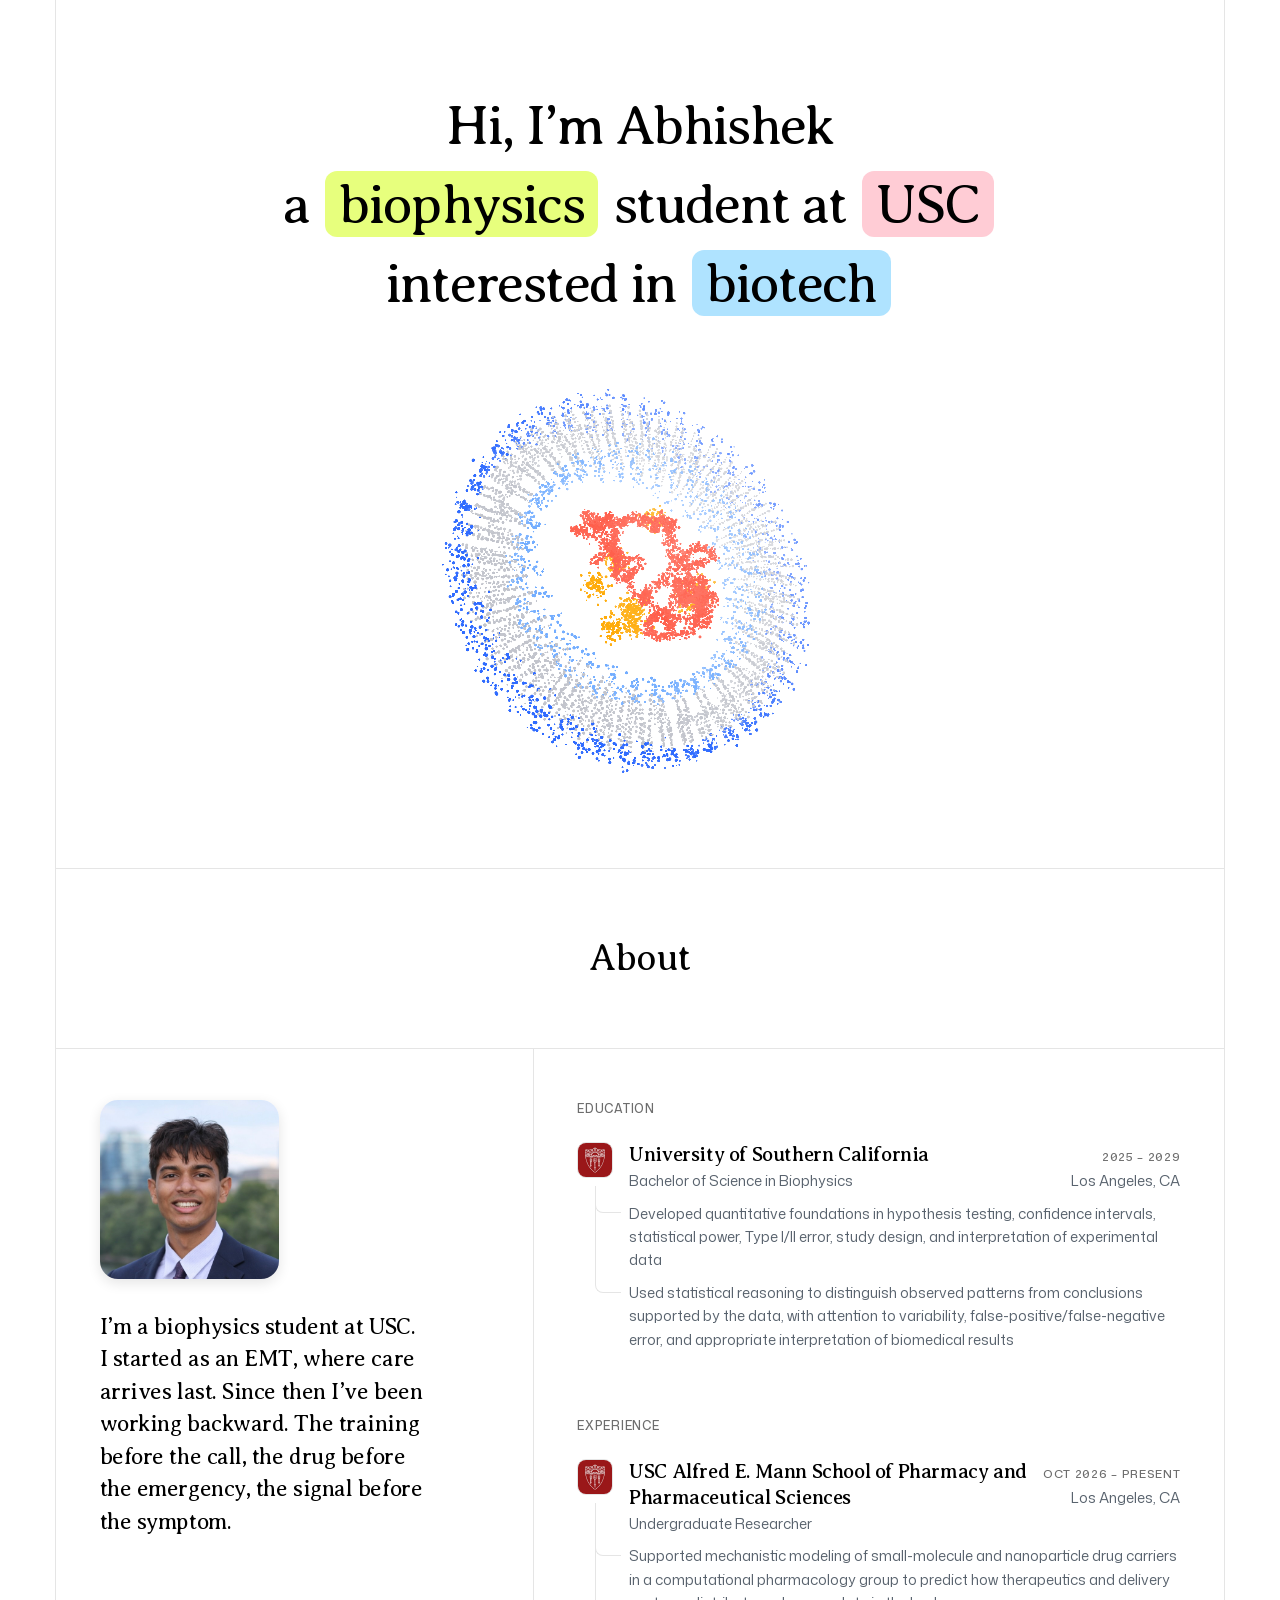
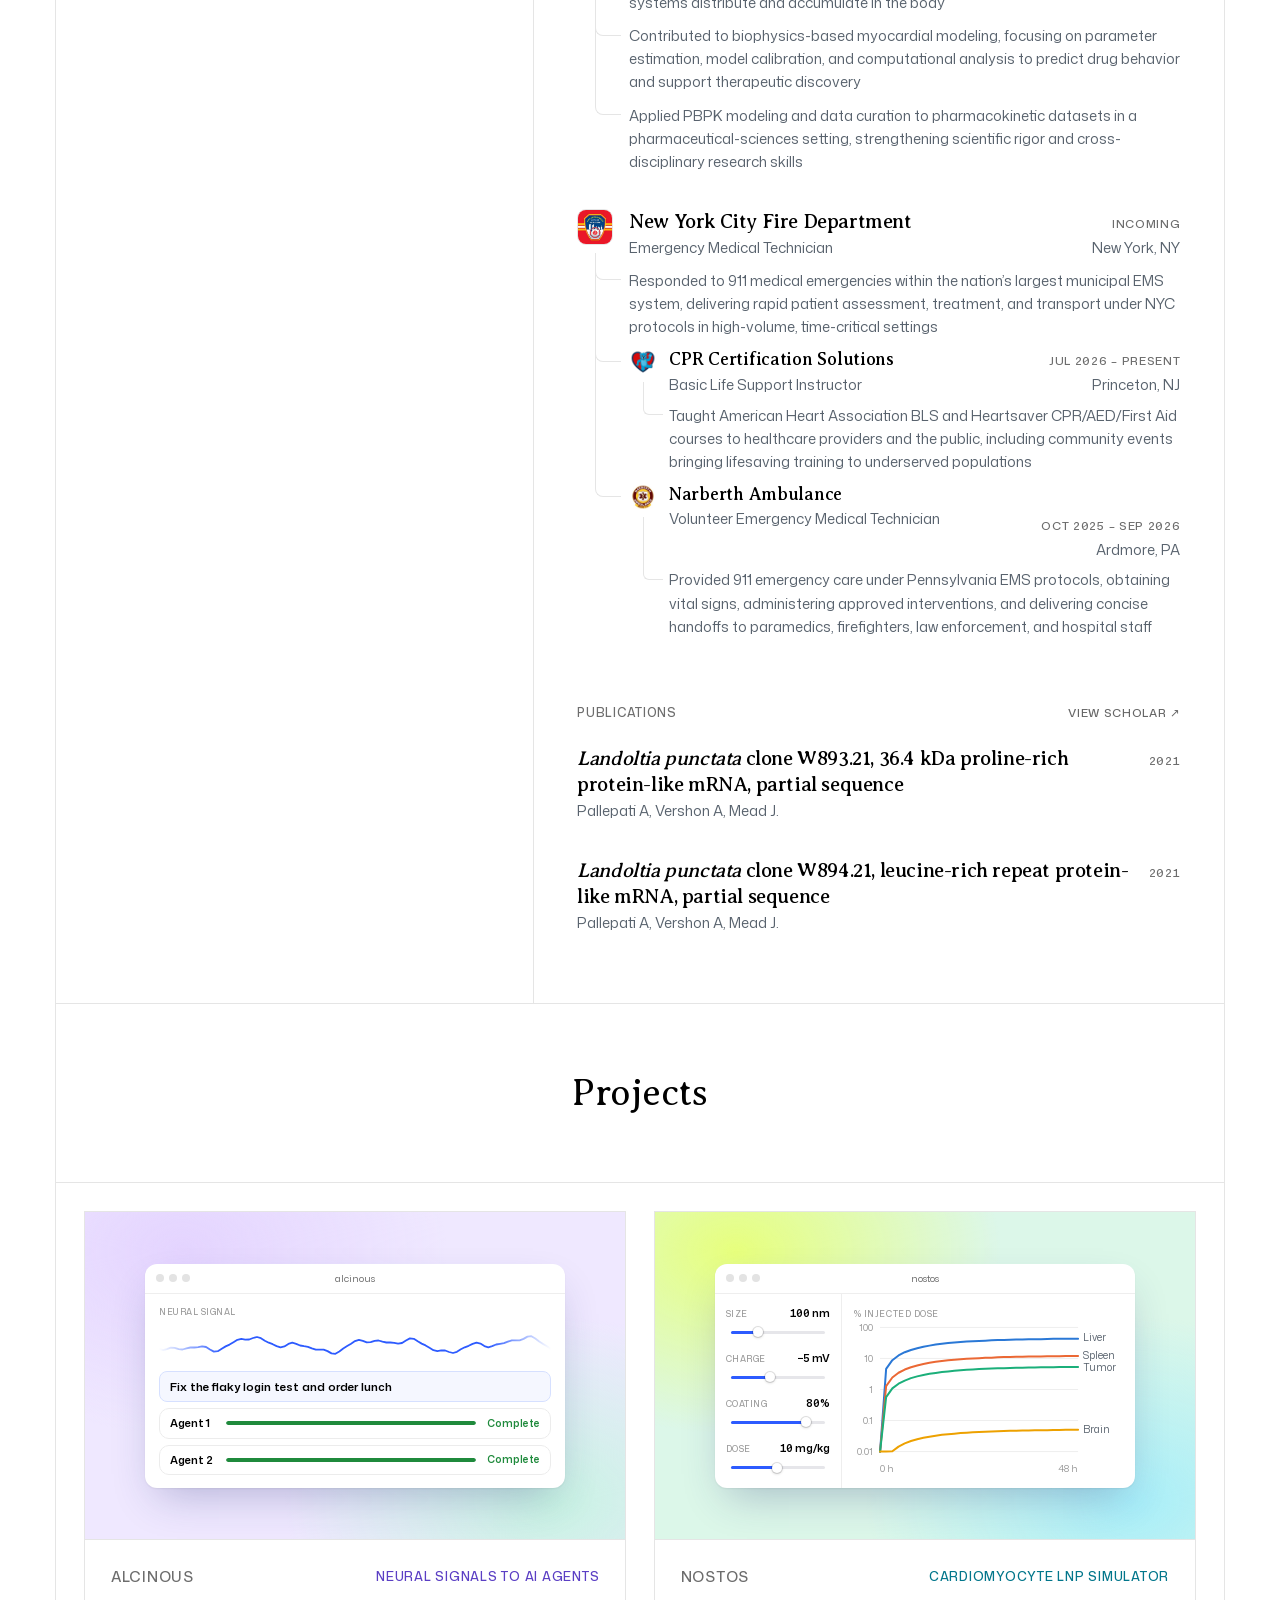
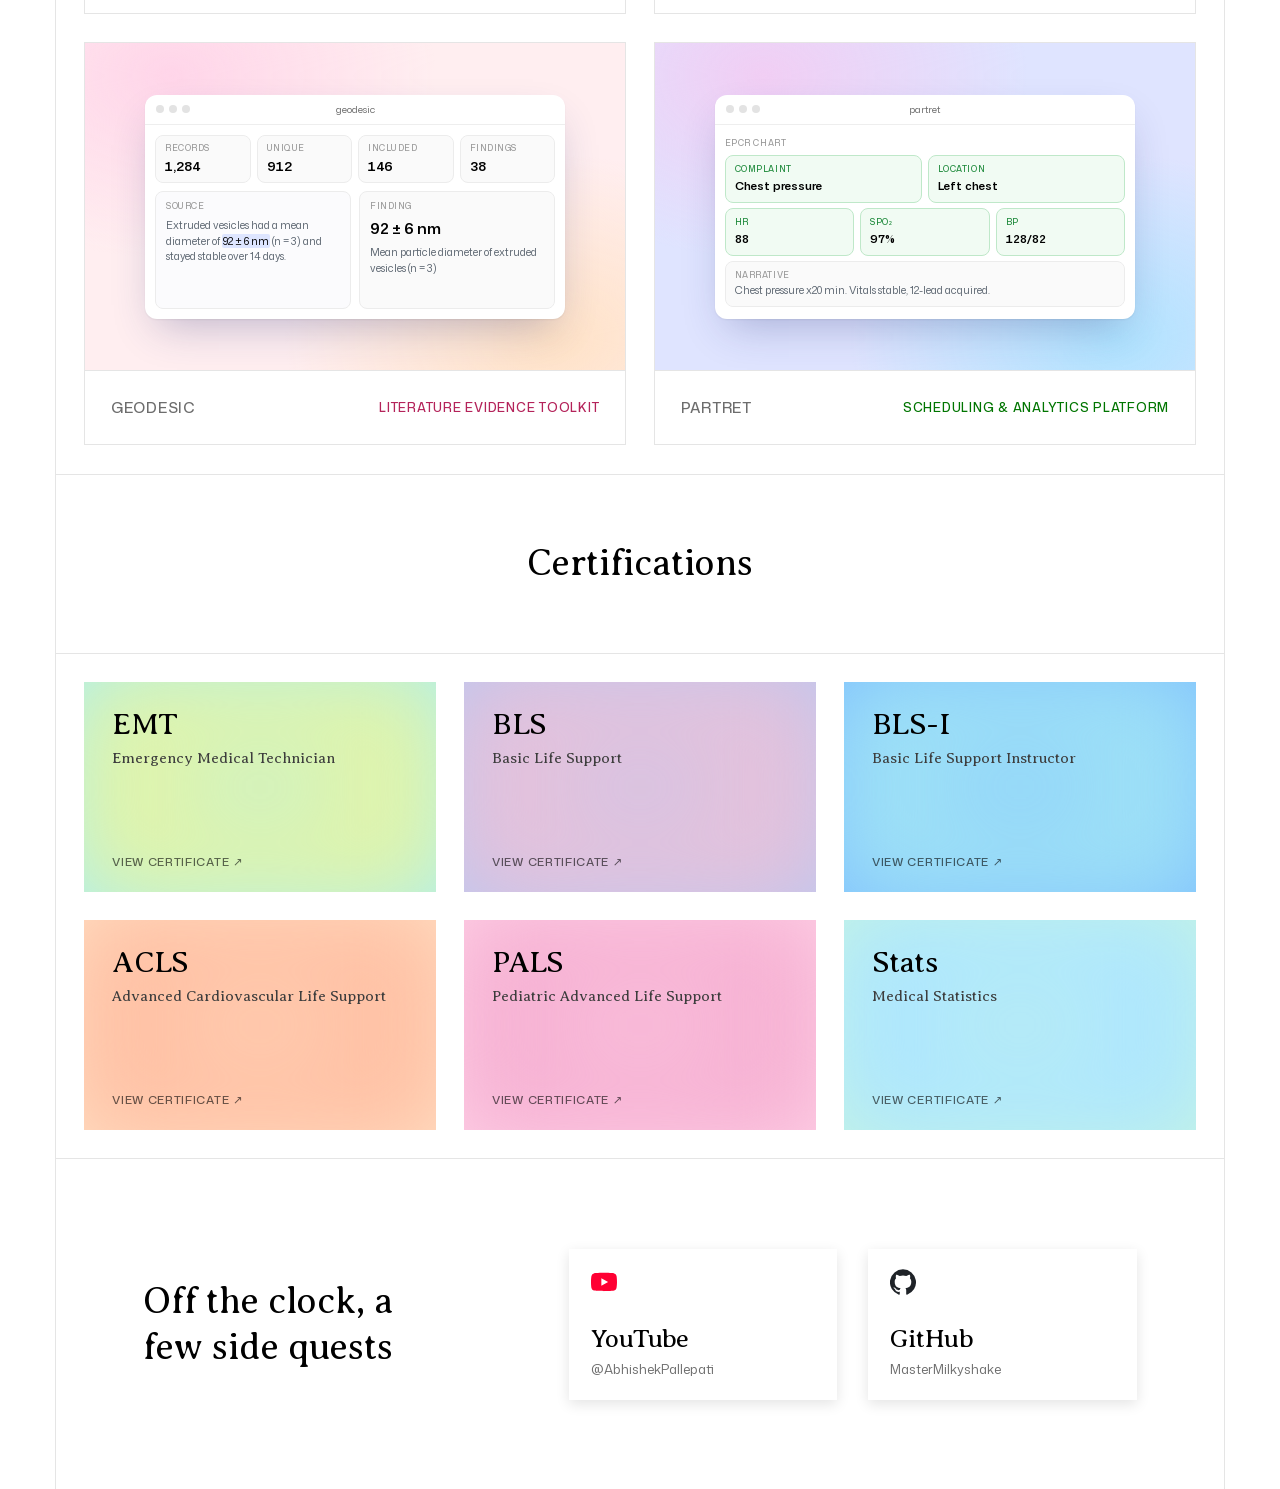
==== index.html @ 0ea9bf88 "fixes" ====
<!doctype html>
<html lang="en">

<head>
    <meta charset="UTF-8" />
    <meta name="viewport" content="width=device-width, initial-scale=1.0, viewport-fit=cover" />
    <title>Abhishek Pallepati</title>
    <meta name="description"
        content="I’m a biophysics student at USC. I started as an EMT, where care arrives last. Since then I’ve been working backward." />
    <meta name="theme-color" content="#ffffff" />
    <meta property="og:title" content="Abhishek Pallepati" />
    <meta property="og:description"
        content="I’m a biophysics student at USC. I started as an EMT, where care arrives last. Since then I’ve been working backward." />
    <meta property="og:image" content="https://apallepati.com/static/profile.jpeg" />
    <meta property="og:url" content="https://apallepati.com/" />
    <meta property="og:site_name" content="Abhishek Pallepati" />
    <meta property="og:type" content="website" />
    <meta name="twitter:card" content="summary_large_image" />
    <meta name="twitter:title" content="Abhishek Pallepati" />
    <meta name="twitter:description"
        content="I’m a biophysics student at USC. I started as an EMT, where care arrives last. Since then I’ve been working backward." />
    <meta name="twitter:image" content="https://apallepati.com/static/profile.jpeg" />
    <link rel="canonical" href="https://apallepati.com/" />
    <link rel="icon" type="image/svg+xml" sizes="any" href="/static/icon.svg" />
    <link rel="icon" type="image/png" sizes="96x96" href="/static/icon.png" />
    <link rel="preload" href="/static/fonts/averia-serif-libre-300.woff2" as="font" type="font/woff2" crossorigin />
    <link rel="stylesheet" href="/static/site.css?v=2026-11-10" />
    <link rel="modulepreload" href="/static/js/dots.js" />
    <link rel="modulepreload" href="/static/js/shapes.js" />
    <script type="module" src="/static/js/main.js"></script>

    <script type="application/ld+json">
    {
        "@context": "https://schema.org",
        "@type": "Person",
        "name": "Abhishek Pallepati",
        "url": "https://apallepati.com/",
        "image": "https://apallepati.com/static/profile.jpeg",
        "email": "mailto:pallepat@usc.edu",
        "description": "I’m a biophysics student at USC. I started as an EMT, where care arrives last. Since then I’ve been working backward.",
        "alumniOf": {
            "@type": "CollegeOrUniversity",
            "name": "University of Southern California",
            "url": "https://www.usc.edu"
        },
        "knowsAbout": ["Biophysics", "Emergency Medical Services", "Genomics", "Python"],
        "sameAs": [
            "https://github.com/MasterMilkyshake",
            "https://www.linkedin.com/in/abhishekpallepati/",
            "https://www.youtube.com/@AbhishekPallepati"
        ]
    }
    </script>
</head>

<body>
    <main>
        <section class="band band--rule hero">
            <div class="col hero-inner">
                <h1 class="headline">
                    <span class="line">Hi, I&rsquo;m Abhishek</span>
                    <span class="line">a <mark class="chip chip--lime">biophysics</mark> student at <mark class="chip chip--rose">USC</mark></span>
                    <span class="line">interested in <mark class="chip chip--sky">biotech</mark></span>
                </h1>

                <div class="stage">
                    <canvas class="stage-canvas" data-hero-dots aria-hidden="true"></canvas>
                </div>
            </div>
        </section>

        <section class="band band--rule" id="about">
            <div class="col heading">
                <h2>About</h2>
            </div>
        </section>

        <section class="band band--rule">
            <div class="col">
                <div class="grid--about">
                    <div class="about-intro">
                        <a class="about-photo-link" href="https://www.linkedin.com/in/abhishekpallepati/" target="_blank"
                            rel="noopener noreferrer" aria-label="Abhishek Pallepati on LinkedIn">
                            <img class="about-photo" src="/static/profile.jpeg" alt="Portrait of Abhishek Pallepati"
                                width="582" height="582" loading="lazy" decoding="async" />
                        </a>
                        <p class="about-bio"><span class="about-lede">I&rsquo;m a biophysics student at USC.</span> I started as an EMT, where care arrives last. Since then I&rsquo;ve been working backward. The training before the call, the drug before the emergency, the signal before the symptom.</p>
                    </div>

                    <div class="about-detail">
                        <div class="block">
                            <h3 class="label">Education</h3>
                            <ol>
                                <li class="entry">
                                    <a class="entry-logo-link" href="https://www.usc.edu" target="_blank" rel="noopener noreferrer" tabindex="-1" aria-hidden="true"><img class="entry-logo" src="/static/logos/usc.png" alt="" width="36" height="36" loading="lazy" decoding="async" /></a>
                                    <div>
                                        <div class="entry-top">
                                            <div>
                                                <h4><a href="https://www.usc.edu" target="_blank" rel="noopener noreferrer">University of Southern California</a></h4>
                                                <p class="entry-sub">Bachelor of Science in Biophysics</p>
                                            </div>
                                            <p class="entry-meta"><span class="entry-date">2025 – 2029</span><span class="entry-loc">Los Angeles, CA</span></p>
                                        </div>
                                        <ul class="entry-notes">
                                            <li>Developed quantitative foundations in hypothesis testing, confidence intervals, statistical power, Type I/II error, study design, and interpretation of experimental data</li>
                                            <li>Used statistical reasoning to distinguish observed patterns from conclusions supported by the data, with attention to variability, false-positive/false-negative error, and appropriate interpretation of biomedical results</li>
                                        </ul>
                                    </div>
                                </li>
                            </ol>
                        </div>

                        <div class="block">
                            <h3 class="label">Experience</h3>
                            <ol>
                                <li class="entry">
                                    <a class="entry-logo-link" href="https://mann.usc.edu/" target="_blank" rel="noopener noreferrer" tabindex="-1" aria-hidden="true"><img class="entry-logo" src="/static/logos/usc.png" alt="" width="36" height="36" loading="lazy" decoding="async" /></a>
                                    <div>
                                        <div class="entry-top">
                                            <div>
                                                <h4><a href="https://mann.usc.edu/" target="_blank" rel="noopener noreferrer">USC Alfred E. Mann School of Pharmacy and Pharmaceutical Sciences</a></h4>
                                                <p class="entry-sub">Undergraduate Researcher</p>
                                            </div>
                                            <p class="entry-meta"><span class="entry-date">Oct 2026 – Present</span><span class="entry-loc">Los Angeles, CA</span></p>
                                        </div>
                                        <ul class="entry-notes">
                                            <li>Supported mechanistic modeling of small-molecule and nanoparticle drug carriers in a computational pharmacology group to predict how therapeutics and delivery systems distribute and accumulate in the body</li>
                                            <li>Contributed to biophysics-based myocardial modeling, focusing on parameter estimation, model calibration, and computational analysis to predict drug behavior and support therapeutic discovery</li>
                                            <li>Applied PBPK modeling and data curation to pharmacokinetic datasets in a pharmaceutical-sciences setting, strengthening scientific rigor and cross-disciplinary research skills</li>
                                        </ul>
                                    </div>
                                </li>
                                <li class="entry">
                                    <a class="entry-logo-link" href="https://www.nyc.gov/site/fdny/index.page" target="_blank" rel="noopener noreferrer" tabindex="-1" aria-hidden="true"><img class="entry-logo" src="/static/logos/fdny.png" alt="" width="36" height="36" loading="lazy" decoding="async" /></a>
                                    <div>
                                        <div class="entry-top">
                                            <div>
                                                <h4><a href="https://www.nyc.gov/site/fdny/index.page" target="_blank" rel="noopener noreferrer">New York City Fire Department</a></h4>
                                                <p class="entry-sub">Emergency Medical Technician</p>
                                            </div>
                                            <p class="entry-meta"><span class="entry-date">Incoming</span><span class="entry-loc">New York, NY</span></p>
                                        </div>
                                        <ul class="entry-notes">
                                            <li>Responded to 911 medical emergencies within the nation&rsquo;s largest municipal EMS system, delivering rapid patient assessment, treatment, and transport under NYC protocols in high-volume, time-critical settings</li>
                                            <li class="note-org">
                                                <span class="note-org-rail" aria-hidden="true"><a href="https://www.everyoneshould.com/" target="_blank" rel="noopener noreferrer" tabindex="-1"><img class="note-org-logo" src="/static/logos/cpr.png" alt="" width="28" height="28" loading="lazy" decoding="async" /></a></span>
                                                <div class="entry-top">
                                                    <div>
                                                        <h5><a href="https://www.everyoneshould.com/" target="_blank" rel="noopener noreferrer">CPR Certification Solutions</a></h5>
                                                        <p class="entry-sub">Basic Life Support Instructor</p>
                                                    </div>
                                                    <p class="entry-meta"><span class="entry-date">Jul 2026 – Present</span><span class="entry-loc">Princeton, NJ</span></p>
                                                </div>
                                                <ul class="entry-subnotes">
                                                    <li>Taught American Heart Association BLS and Heartsaver CPR/AED/First Aid courses to healthcare providers and the public, including community events bringing lifesaving training to underserved populations</li>
                                                </ul>
                                            </li>
                                            <li class="note-org">
                                                <span class="note-org-rail" aria-hidden="true"><a href="https://narberthambulance.org/" target="_blank" rel="noopener noreferrer" tabindex="-1"><img class="note-org-logo" src="/static/logos/narberth.png" alt="" width="28" height="28" loading="lazy" decoding="async" /></a></span>
                                                <div class="entry-top">
                                                    <div>
                                                        <h5><a href="https://narberthambulance.org/" target="_blank" rel="noopener noreferrer">Narberth Ambulance</a></h5>
                                                        <p class="entry-sub">Volunteer <span class="role-full">Emergency Medical Technician</span><span class="role-short">EMT</span></p>
                                                    </div>
                                                    <p class="entry-meta"><span class="entry-date">Oct 2025 – Sep 2026</span><span class="entry-loc">Ardmore, PA</span></p>
                                                </div>
                                                <ul class="entry-subnotes">
                                                    <li>Provided 911 emergency care under Pennsylvania EMS protocols, obtaining vital signs, administering approved interventions, and delivering concise handoffs to paramedics, firefighters, law enforcement, and hospital staff</li>
                                                </ul>
                                            </li>
                                        </ul>
                                    </div>
                                </li>
                            </ol>
                        </div>

                        <div class="block">
                            <div class="block-head">
                                <h3 class="label">Publications</h3>
                                <a class="scholar-link" href="https://scholar.google.com/scholar?q=%22Abhishek+Pallepati%22" target="_blank" rel="noopener noreferrer">View Scholar <span aria-hidden="true">↗</span></a>
                            </div>
                            <ol>
                                <li class="entry entry--plain">
                                    <div class="entry-top">
                                        <div>
                                            <h4><a href="https://www.ncbi.nlm.nih.gov/nuccore/JZ985529.1" target="_blank" rel="noopener noreferrer"><i>Landoltia punctata</i> clone W893.21, 36.4 kDa proline-rich protein-like mRNA, partial sequence</a></h4>
                                            <p class="entry-sub">Pallepati A, Vershon A, Mead J.</p>
                                        </div>
                                        <p class="entry-meta"><span class="entry-date">2021</span></p>
                                    </div>
                                </li>
                                <li class="entry entry--plain">
                                    <div class="entry-top">
                                        <div>
                                            <h4><a href="https://www.ncbi.nlm.nih.gov/nuccore/JZ985530.1" target="_blank" rel="noopener noreferrer"><i>Landoltia punctata</i> clone W894.21, leucine-rich repeat protein-like mRNA, partial sequence</a></h4>
                                            <p class="entry-sub">Pallepati A, Vershon A, Mead J.</p>
                                        </div>
                                        <p class="entry-meta"><span class="entry-date">2021</span></p>
                                    </div>
                                </li>
                            </ol>
                        </div>
                    </div>
                </div>
            </div>
        </section>

        <section class="band band--rule" id="projects">
            <div class="col heading">
                <h2>Projects</h2>
            </div>
        </section>

        <section class="band band--rule">
            <div class="col">
                <div class="grid--work">
                    <a class="card" href="https://github.com/MasterMilkyshake/alcinous" target="_blank" rel="noopener noreferrer">
                        <div class="media media--alcinous">
                            <div class="window neuro" data-neuro-demo aria-hidden="true">
                                <div class="window-bar">
                                    <span class="window-dots"><i></i><i></i><i></i></span>
                                    <span class="window-url">alcinous</span>
                                </div>
                                <div class="neuro-body">
                                    <span class="epcr-k">Neural signal</span>
                                    <svg class="neuro-wave" viewBox="0 0 200 40" preserveAspectRatio="none">
                                        <g class="neuro-scroll"><path data-neuro-wave /></g>
                                    </svg>
                                    <p class="neuro-intent"><span data-neuro-text data-text="Fix the flaky login test and order lunch">Fix the flaky login test and order lunch</span><span class="caret"></span></p>
                                    <div class="neuro-agents">
                                        <div class="neuro-agent" data-neuro-agent data-state="done">
                                            <span class="neuro-name">Agent 1</span>
                                            <span class="neuro-bar"><i></i></span>
                                            <span class="neuro-status" data-neuro-status>Complete</span>
                                        </div>
                                        <div class="neuro-agent" data-neuro-agent data-state="done" style="--dur: 3s">
                                            <span class="neuro-name">Agent 2</span>
                                            <span class="neuro-bar"><i></i></span>
                                            <span class="neuro-status" data-neuro-status>Complete</span>
                                        </div>
                                    </div>
                                </div>
                            </div>
                        </div>
                        <div class="caption">
                            <h3>Alcinous</h3>
                            <p><span class="tag tag--violet">Neural Signals to AI Agents</span></p>
                        </div>
                    </a>
                    <a class="card" href="https://github.com/MasterMilkyshake/nostos" target="_blank" rel="noopener noreferrer">
                        <div class="media media--nostos">
                            <div class="window pk" data-pk-demo aria-hidden="true">
                                <div class="window-bar">
                                    <span class="window-dots"><i></i><i></i><i></i></span>
                                    <span class="window-url">nostos</span>
                                </div>
                                <div class="pk-body">
                                    <div class="pk-controls">
                                        <div class="pk-ctl">
                                            <span class="epcr-k">Size</span>
                                            <span class="pk-val" data-pk-size-v>100 nm</span>
                                            <span class="pk-track"><i data-pk-size></i></span>
                                        </div>
                                        <div class="pk-ctl">
                                            <span class="epcr-k">Charge</span>
                                            <span class="pk-val" data-pk-charge-v>&minus;5 mV</span>
                                            <span class="pk-track"><i data-pk-charge></i></span>
                                        </div>
                                        <div class="pk-ctl">
                                            <span class="epcr-k">Coating</span>
                                            <span class="pk-val" data-pk-peg-v>80%</span>
                                            <span class="pk-track"><i data-pk-peg></i></span>
                                        </div>
                                        <div class="pk-ctl">
                                            <span class="epcr-k">Dose</span>
                                            <span class="pk-val" data-pk-dose-v>10 mg/kg</span>
                                            <span class="pk-track"><i data-pk-dose></i></span>
                                        </div>
                                    </div>
                                    <div class="pk-chart">
                                        <span class="epcr-k">% injected dose</span>
                                        <svg class="pk-plot" viewBox="0 0 200 112">
                                            <g class="pk-grid">
                                                <line x1="19.25" x2="166" y1="4" y2="4" /><line x1="19.25" x2="166" y1="27" y2="27" /><line x1="19.25" x2="166" y1="50" y2="50" /><line x1="19.25" x2="166" y1="73" y2="73" /><line x1="19.25" x2="166" y1="96" y2="96" />
                                            </g>
                                            <g class="pk-axis">
                                                <text x="14" y="6.5">100</text><text x="14" y="29.5">10</text><text x="14" y="52.5">1</text><text x="14" y="75.5">0.1</text><text x="14" y="98.5">0.01</text>
                                                <text x="19.25" y="111" class="pk-t0">0 h</text><text x="166" y="111">48 h</text>
                                            </g>
                                            <path class="pk-line" data-organ="liver" />
                                            <path class="pk-line" data-organ="spleen" />
                                            <path class="pk-line" data-organ="tumor" />
                                            <path class="pk-line" data-organ="brain" />
                                            <g class="pk-labels">
                                                <text data-label="liver">Liver</text><text data-label="spleen">Spleen</text><text data-label="tumor">Tumor</text><text data-label="brain">Brain</text>
                                            </g>
                                        </svg>
                                    </div>
                                </div>
                            </div>
                        </div>
                        <div class="caption">
                            <h3>Nostos</h3>
                            <p><span class="tag tag--teal">Cardiomyocyte LNP Simulator</span></p>
                        </div>
                    </a>
                    <a class="card" href="https://github.com/MasterMilkyshake/geodesic" target="_blank" rel="noopener noreferrer">
                        <div class="media media--geodesic">
                            <div class="window geo" data-geo-demo aria-hidden="true">
                                <div class="window-bar">
                                    <span class="window-dots"><i></i><i></i><i></i></span>
                                    <span class="window-url">geodesic</span>
                                </div>
                                <div class="geo-body">
                                    <div class="geo-pipe">
                                        <div class="geo-stage" data-geo-stage data-n="1284"><span class="epcr-k">Records</span><span class="geo-n">1,284</span></div>
                                        <div class="geo-stage" data-geo-stage data-n="912"><span class="epcr-k">Unique</span><span class="geo-n">912</span></div>
                                        <div class="geo-stage" data-geo-stage data-n="146"><span class="epcr-k">Included</span><span class="geo-n">146</span></div>
                                        <div class="geo-stage" data-geo-stage data-n="38"><span class="epcr-k">Findings</span><span class="geo-n">38</span></div>
                                    </div>
                                    <div class="geo-split">
                                        <div class="geo-source">
                                            <span class="epcr-k">Source</span>
                                            <p class="geo-text">Extruded vesicles had a mean diameter of <mark data-geo-mark>92 &plusmn; 6 nm</mark> (n = 3) and stayed stable over 14 days.</p>
                                        </div>
                                        <div class="geo-finding" data-geo-finding>
                                            <span class="epcr-k">Finding</span>
                                            <span class="geo-value"><span data-geo-value data-text="92 &plusmn; 6 nm">92 &plusmn; 6 nm</span><span class="caret"></span></span>
                                            <span class="geo-desc">Mean particle diameter of extruded vesicles (n = 3)</span>
                                        </div>
                                    </div>
                                </div>
                            </div>
                        </div>
                        <div class="caption">
                            <h3>Geodesic</h3>
                            <p><span class="tag tag--rose">Literature Evidence Toolkit</span></p>
                        </div>
                    </a>
                    <a class="card" href="https://partret.com" target="_blank" rel="noopener noreferrer">
                        <div class="media media--partret">
                            <div class="window epcr" data-epcr-demo aria-hidden="true">
                                <div class="window-bar">
                                    <span class="window-dots"><i></i><i></i><i></i></span>
                                    <span class="window-url">partret</span>
                                </div>
                                <div class="epcr-body">
                                    <span class="epcr-k">ePCR Chart</span>
                                    <div class="epcr-fields">
                                        <div class="epcr-field warn" data-epcr-field>
                                            <span class="epcr-k">Complaint</span>
                                            <span class="epcr-v"><span data-epcr-type data-text="Chest pressure" data-wrong="Chest pain">Chest pain</span><span class="caret"></span></span>
                                        </div>
                                        <div class="epcr-field ok">
                                            <span class="epcr-k">Location</span>
                                            <span class="epcr-v">Left chest</span>
                                        </div>
                                    </div>
                                    <div class="epcr-vitals">
                                        <div class="epcr-field ok"><span class="epcr-k">HR</span><span class="epcr-v">88</span></div>
                                        <div class="epcr-field warn" data-epcr-spo2><span class="epcr-k">SpO&#8322;</span><span class="epcr-v"><span data-epcr-spo2-v data-text="97%" data-wrong="91%">91%</span><span class="caret"></span></span></div>
                                        <div class="epcr-field ok"><span class="epcr-k">BP</span><span class="epcr-v">128/82</span></div>
                                    </div>
                                    <div class="epcr-field" data-epcr-narr-field>
                                        <span class="epcr-k">Narrative</span>
                                        <span class="epcr-narr"><span data-epcr-narr data-text="Chest pressure x20 min. Vitals stable, 12-lead acquired.">Chest pressure x20 min. Vitals stable, 12-lead acquired.</span><span class="caret"></span></span>
                                    </div>
                                </div>
                            </div>
                        </div>
                        <div class="caption">
                            <h3>Partret</h3>
                            <p><span class="tag tag--green">Scheduling &amp; Analytics Platform</span></p>
                        </div>
                    </a>
                </div>
            </div>
        </section>

        <section class="band band--rule">
            <div class="col heading">
                <h2>Certifications</h2>
            </div>
        </section>

        <section class="band band--rule">
            <div class="col">
                <div class="grid--certs">
                    <a class="cert cert--aqua" href="/static/emt.pdf" target="_blank" rel="noopener noreferrer">
                        <span class="cert-abbr">EMT</span>
                        <span class="cert-name">Emergency Medical Technician</span>
                        <span class="cert-link">View certificate <span aria-hidden="true">↗</span></span>
                    </a>
                    <a class="cert cert--lilac" href="/static/bls.pdf" target="_blank" rel="noopener noreferrer">
                        <span class="cert-abbr">BLS</span>
                        <span class="cert-name">Basic Life Support</span>
                        <span class="cert-link">View certificate <span aria-hidden="true">↗</span></span>
                    </a>
                    <a class="cert cert--sky" href="/static/bls-i.pdf" target="_blank" rel="noopener noreferrer">
                        <span class="cert-abbr">BLS-I</span>
                        <span class="cert-name">Basic Life Support Instructor</span>
                        <span class="cert-link">View certificate <span aria-hidden="true">↗</span></span>
                    </a>
                    <a class="cert cert--peach" href="/static/acls.pdf" target="_blank" rel="noopener noreferrer">
                        <span class="cert-abbr">ACLS</span>
                        <span class="cert-name">Advanced Cardiovascular Life Support</span>
                        <span class="cert-link">View certificate <span aria-hidden="true">↗</span></span>
                    </a>
                    <a class="cert cert--pink" href="/static/pals.pdf" target="_blank" rel="noopener noreferrer">
                        <span class="cert-abbr">PALS</span>
                        <span class="cert-name">Pediatric Advanced Life Support</span>
                        <span class="cert-link">View certificate <span aria-hidden="true">↗</span></span>
                    </a>
                    <a class="cert cert--mint" href="/static/medstats.pdf" target="_blank" rel="noopener noreferrer">
                        <span class="cert-abbr">Stats</span>
                        <span class="cert-name">Medical Statistics</span>
                        <span class="cert-link">View certificate <span aria-hidden="true">↗</span></span>
                    </a>
                </div>
            </div>
        </section>

        <section class="band">
            <div class="col quests">
                <h2>Off the clock, a few side&nbsp;quests</h2>
                <div class="quest-cards">
                    <a class="quest" href="https://www.youtube.com/@AbhishekPallepati" target="_blank" rel="noopener noreferrer">
                        <svg class="quest-ico quest-ico--yt" viewBox="0 0 24 24" aria-hidden="true"><path fill="currentColor" d="M23.5 6.2a3 3 0 0 0-2.12-2.14C19.5 3.55 12 3.55 12 3.55s-7.5 0-9.38.51A3 3 0 0 0 .5 6.2C0 8.07 0 12 0 12s0 3.93.5 5.8a3 3 0 0 0 2.12 2.14c1.88.51 9.38.51 9.38.51s7.5 0 9.38-.51a3 3 0 0 0 2.12-2.13c.5-1.88.5-5.81.5-5.81s0-3.93-.5-5.8ZM9.55 15.57V8.43L15.82 12l-6.27 3.57Z" /></svg>
                        <span class="quest-name">YouTube</span>
                        <span class="quest-handle">@AbhishekPallepati</span>
                    </a>
                    <a class="quest" href="https://github.com/MasterMilkyshake" target="_blank" rel="noopener noreferrer">
                        <svg class="quest-ico" viewBox="0 0 24 24" aria-hidden="true"><path fill="currentColor" d="M12 .3a12 12 0 0 0-3.8 23.4c.6.1.83-.26.83-.58l-.02-2.04c-3.33.73-4.03-1.6-4.03-1.6-.55-1.39-1.34-1.76-1.34-1.76-1.08-.74.09-.73.09-.73 1.2.09 1.83 1.24 1.83 1.24 1.08 1.83 2.81 1.3 3.5 1 .1-.78.42-1.31.76-1.61-2.67-.3-5.47-1.34-5.47-5.93 0-1.31.47-2.38 1.24-3.22-.13-.3-.54-1.52.11-3.18 0 0 1-.32 3.3 1.23a11.5 11.5 0 0 1 6 0c2.28-1.55 3.29-1.23 3.29-1.23.65 1.66.24 2.88.12 3.18.77.84 1.23 1.91 1.23 3.22 0 4.61-2.8 5.62-5.48 5.92.43.37.81 1.1.81 2.22l-.01 3.29c0 .31.21.69.82.57A12 12 0 0 0 12 .3Z" /></svg>
                        <span class="quest-name">GitHub</span>
                        <span class="quest-handle">MasterMilkyshake</span>
                    </a>
                </div>
            </div>
        </section>
    </main>
</body>

</html>
---- static/site.css ----
@font-face {
    font-family: "Averia Serif Libre";
    font-style: normal;
    font-weight: 300;
    font-display: swap;
    src: url("/static/fonts/averia-serif-libre-300.woff2") format("woff2");
    unicode-range: U+0000-00FF, U+0131, U+0152-0153, U+02BB-02BC, U+02C6, U+02DA, U+02DC, U+0304, U+0308, U+0329, U+2000-206F, U+20AC, U+2122, U+2191, U+2193, U+2212, U+2215, U+FEFF, U+FFFD;
}

@font-face {
    font-family: "Averia Serif Libre";
    font-style: normal;
    font-weight: 400;
    font-display: swap;
    src: url("/static/fonts/averia-serif-libre-400.woff2") format("woff2");
    unicode-range: U+0000-00FF, U+0131, U+0152-0153, U+02BB-02BC, U+02C6, U+02DA, U+02DC, U+0304, U+0308, U+0329, U+2000-206F, U+20AC, U+2122, U+2191, U+2193, U+2212, U+2215, U+FEFF, U+FFFD;
}

@font-face {
    font-family: "Mona Sans";
    font-style: normal;
    font-weight: 400 600;
    font-stretch: 100%;
    font-display: swap;
    src: url("/static/fonts/mona-sans.woff2") format("woff2");
    unicode-range: U+0000-00FF, U+0131, U+0152-0153, U+02BB-02BC, U+02C6, U+02DA, U+02DC, U+0304, U+0308, U+0329, U+2000-206F, U+20AC, U+2122, U+2191, U+2193, U+2212, U+2215, U+FEFF, U+FFFD;
}

:root {
    --rule: #e5e5e5;
    --ink: #1f2328;
    --black: #000;
    --muted: #59636e;
    --caption: #6d6d6d;
    --hover: #f8f8f8;
    --dot-blue: #2d5bff;
    --serif: "Averia Serif Libre", ui-serif, Georgia, serif;
    --sans: "Mona Sans", ui-sans-serif, system-ui, -apple-system, "Segoe UI", sans-serif;
    --inset: clamp(12px, 4.3vw, 72px);
    --col: min(100% - 2 * var(--inset), 1600px);
    --ease: cubic-bezier(0.2, 0.8, 0.2, 1);
}

*,
*::before,
*::after {
    box-sizing: border-box;
}

html {
    scroll-behavior: smooth;
    -webkit-font-smoothing: antialiased;
    -moz-osx-font-smoothing: grayscale;
    -webkit-text-size-adjust: 100%;
    text-size-adjust: 100%;
}

body {
    margin: 0;
    background: #fff;
    color: var(--ink);
    font-family: var(--sans);
    font-size: 16px;
    line-height: 1.5;
    overflow-x: clip;
}

h1,
h2,
h3,
h4,
h5,
p,
ol,
ul {
    margin: 0;
    font-weight: inherit;
}

ol,
ul {
    padding: 0;
    list-style: none;
}

a {
    color: inherit;
    text-decoration: none;
}

img,
svg,
canvas {
    display: block;
    max-width: 100%;
}

:focus-visible {
    outline: 2px solid var(--dot-blue);
    outline-offset: 3px;
}

.band {
    position: relative;
}

.band--rule > .col {
    border-bottom: 1px solid var(--rule);
}

.col {
    position: relative;
    width: var(--col);
    margin-inline: auto;
    border-inline: 1px solid var(--rule);
}

.hero-inner {
    padding: clamp(56px, 7vw, 110px) 16px clamp(40px, 5vw, 72px);
    overflow: hidden;
    text-align: center;
}

.headline {
    position: relative;
    display: grid;
    justify-items: center;
    gap: 0.14em;
    font-family: var(--serif);
    font-size: clamp(30px, 4.3vw, 62px);
    font-weight: 300;
    line-height: 1.3;
    letter-spacing: -0.03em;
    color: var(--black);
}

.line {
    white-space: nowrap;
}

.chip {
    padding: 0.058em 0.26em 0.042em;
    margin: 0 0.06em;
    border-radius: 0.22em;
    color: inherit;
}

.chip--lime {
    background: #e7ff7d;
}

.chip--rose {
    background: #ffccd5;
}

.chip--sky {
    background: #afe3ff;
}

.stage {
    position: relative;
    max-width: 1120px;
    height: clamp(300px, 36vw, 500px);
    margin: 24px auto 0;
}

.stage-canvas {
    width: 100%;
    height: 100%;
}

.heading {
    display: grid;
    place-items: center;
    height: clamp(150px, 14vw, 230px);
}

.heading h2,
.quests h2 {
    font-family: var(--serif);
    font-size: clamp(32px, 2.9vw, 42px);
    font-weight: 300;
    line-height: 1.25;
    color: var(--black);
}

.grid--about {
    display: grid;
    grid-template-columns: minmax(0, 1fr) minmax(0, 1.45fr);
}

.about-intro {
    position: sticky;
    top: 0;
    align-self: start;
    display: grid;
    gap: 32px;
    padding: clamp(32px, 4vw, 64px) clamp(20px, 3.4vw, 56px);
}

.about-photo-link {
    justify-self: start;
}

.about-photo {
    width: clamp(150px, 14vw, 210px);
    height: auto;
    aspect-ratio: 1;
    object-fit: cover;
    border-radius: 18px;
    box-shadow: 0 4px 13px rgba(0, 0, 0, 0.11);
    transition: transform 0.4s var(--ease), box-shadow 0.4s var(--ease);
}

.about-photo-link:hover .about-photo {
    transform: translateY(-4px) rotate(-1deg);
    box-shadow: 0 12px 24px rgba(0, 0, 0, 0.12);
}

.about-bio {
    font-family: var(--serif);
    font-size: clamp(21px, 1.75vw, 26px);
    font-weight: 300;
    line-height: 1.45;
    letter-spacing: -0.02em;
    color: var(--black);
    text-wrap: pretty;
    max-width: 21em;
}

.about-lede {
    display: block;
}

.about-detail {
    display: grid;
    gap: 48px;
    padding: clamp(32px, 4vw, 64px) clamp(20px, 3.4vw, 56px);
    border-left: 1px solid var(--rule);
}

.label {
    margin-bottom: 6px;
    font-size: 12px;
    font-weight: 500;
    letter-spacing: 0.06em;
    text-transform: uppercase;
    color: var(--caption);
}

.block-head {
    display: flex;
    align-items: center;
    justify-content: space-between;
    gap: 16px;
    margin-bottom: 6px;
}

.block-head .label {
    margin-bottom: 0;
}

.scholar-link {
    font-size: 11.5px;
    font-weight: 500;
    letter-spacing: 0.06em;
    text-transform: uppercase;
    white-space: nowrap;
    color: rgba(0, 0, 0, 0.6);
    text-decoration: underline;
    text-decoration-color: transparent;
    text-underline-offset: 3px;
    transition: text-decoration-color 0.2s ease;
}

.scholar-link:hover {
    text-decoration-color: currentColor;
}

.entry {
    --logo: 36px;
    --col-gap: 16px;
    --note-gap: 10px;
    display: grid;
    grid-template-columns: var(--logo) minmax(0, 1fr);
    gap: var(--note-gap) var(--col-gap);
    padding: 18px 0;
}

.entry > div:not([class]) {
    display: contents;
}

.entry:has(.entry-notes)::before {
    content: "";
    grid-row: 1;
    grid-column: 1;
    justify-self: start;
    width: 1px;
    margin: calc(var(--logo) + 8px) 0 0 calc(var(--logo) / 2);
    background: var(--rule);
}

.entry--plain {
    grid-template-columns: minmax(0, 1fr);
}

.entry-logo-link {
    grid-row: 1;
    grid-column: 1;
    align-self: start;
}

.entry-logo {
    width: 36px;
    height: 36px;
    border-radius: 9px;
    border: 1px solid var(--rule);
}

.entry-top {
    display: flex;
    justify-content: space-between;
    align-items: baseline;
    gap: 16px;
}

.entry :is(h4, h5) {
    font-family: var(--serif);
    font-size: 20px;
    font-weight: 400;
    line-height: 1.3;
    letter-spacing: -0.02em;
    color: var(--black);
}

.entry :is(h4, h5) a {
    text-decoration: underline;
    text-decoration-color: transparent;
    text-underline-offset: 3px;
    transition: text-decoration-color 0.2s ease;
}

.entry :is(h4, h5) a:hover {
    text-decoration-color: currentColor;
}

.entry-sub,
.entry-loc {
    margin-top: 2px;
    font-size: 14.5px;
    color: var(--muted);
}

.entry-meta {
    display: grid;
    justify-items: end;
    flex: none;
    text-align: right;
}

.entry-date {
    font-size: 11.5px;
    font-weight: 500;
    letter-spacing: 0.06em;
    text-transform: uppercase;
    color: var(--caption);
    font-variant-numeric: tabular-nums;
    white-space: nowrap;
}

.entry-loc {
    margin-top: 4.75px;
    white-space: nowrap;
}

.entry-notes {
    grid-column: 2;
    display: grid;
    gap: var(--note-gap);
}

.entry-notes li {
    position: relative;
    font-size: 14.5px;
    line-height: 1.6;
    color: var(--muted);
    text-wrap: pretty;
}

.entry-notes > li {
    --thread: calc(-1 * (var(--col-gap) + var(--logo) / 2));
    --gap: var(--note-gap);
    --bend: 8px;
}

:is(.entry-notes, .entry-subnotes) > li::before {
    content: "";
    position: absolute;
    left: var(--thread);
    top: calc(-1 * var(--gap));
    width: calc(-1 * var(--thread) - var(--bend));
    height: calc(var(--gap) + var(--branch-y, 0.8em));
    border-left: 1px solid var(--rule);
    border-bottom: 1px solid var(--rule);
    border-bottom-left-radius: var(--bend);
}

:is(.entry-notes, .entry-subnotes) > li:not(:last-child)::after {
    content: "";
    position: absolute;
    left: var(--thread);
    top: calc(var(--branch-y, 0.8em) - var(--bend));
    bottom: calc(-1 * var(--gap));
    border-left: 1px solid var(--rule);
}

.note-org {
    --mini: 28px;
    --mini-gap: 12px;
    --sub-gap: 8px;
    --branch-y: calc(var(--mini) / 2);
    --sub-name: 18px;
    display: grid;
    grid-template-columns: var(--mini) minmax(0, 1fr);
    gap: var(--sub-gap) var(--mini-gap);
}

.note-org-rail {
    grid-row: 1;
    grid-column: 1;
    display: flex;
    flex-direction: column;
}

.note-org-rail::after {
    content: "";
    flex: 1;
    width: 1px;
    margin: 6px 0 0 calc(var(--mini) / 2);
    background: var(--rule);
}

.note-org-rail a {
    display: block;
}

.note-org-logo {
    width: var(--mini);
    height: var(--mini);
    border-radius: calc(var(--mini) / 4);
}

.note-org h5 {
    font-size: var(--sub-name);
    letter-spacing: -0.015em;
}

.note-org .entry-sub,
.note-org .entry-meta {
    line-height: 1.5;
}

.note-org .entry-loc {
    margin-top: 4.15px;
}

.entry-top > div:has(.role-short) {
    container: role / inline-size;
    flex-grow: 1;
}

.role-short {
    display: none;
}

@container role (max-width: 19.5em) {
    .role-full {
        display: none;
    }

    .role-short {
        display: inline;
    }
}

.entry-subnotes {
    grid-column: 2;
    display: grid;
    gap: var(--sub-gap);
}

.entry-subnotes > li {
    --thread: calc(-1 * (var(--mini-gap) + var(--mini) / 2));
    --gap: var(--sub-gap);
    --bend: 6px;
    --branch-y: 0.8em;
}

.grid--work {
    display: grid;
    grid-template-columns: repeat(2, minmax(0, 1fr));
    gap: clamp(16px, 2.2vw, 34px);
    padding: clamp(16px, 2.2vw, 34px);
}

.card {
    display: block;
    border: 1px solid var(--rule);
}

.media {
    position: relative;
    display: grid;
    place-items: center;
    aspect-ratio: 1.65;
    overflow: hidden;
}

.media--partret {
    background:
        radial-gradient(ellipse 70% 80% at 20% 10%, #f1cef4, transparent 70%),
        radial-gradient(ellipse 70% 80% at 85% 90%, #afe3ff, transparent 70%),
        #dfe4ff;
}

.media--alcinous {
    background:
        radial-gradient(ellipse 70% 80% at 18% 12%, #e4d4ff, transparent 70%),
        radial-gradient(ellipse 70% 80% at 86% 88%, #c8f3e3, transparent 70%),
        #efe8ff;
}

.media--nostos {
    background:
        radial-gradient(ellipse 70% 80% at 15% 12%, #e7ff7d, transparent 70%),
        radial-gradient(ellipse 70% 80% at 88% 88%, #a8eef9, transparent 70%),
        #dcf7e9;
}

.media--geodesic {
    background:
        radial-gradient(ellipse 70% 80% at 16% 10%, #ffd5e9, transparent 70%),
        radial-gradient(ellipse 70% 80% at 86% 90%, #ffe2c6, transparent 70%),
        #ffeef0;
}

.caption {
    display: flex;
    justify-content: space-between;
    align-items: center;
    gap: 20px;
    min-height: 74px;
    padding: 14px clamp(16px, 2vw, 30px);
    border-top: 1px solid var(--rule);
    background: #fff;
    font-size: 12.5px;
    font-weight: 500;
    letter-spacing: 0.06em;
    text-transform: uppercase;
    color: var(--caption);
    transition: background 0.2s ease;
}

.caption h3 {
    min-width: 0;
    overflow: hidden;
    white-space: nowrap;
    text-overflow: ellipsis;
}

.caption p {
    flex: none;
    color: #414141;
}

.card:hover .caption {
    background: var(--hover);
}

.tag--green { color: #007500; }
.tag--teal { color: #02768b; }
.tag--violet { color: #5b3fc4; }
.tag--rose { color: #b4235a; }

.window {
    display: flex;
    flex-direction: column;
    width: min(80%, 420px);
    height: 224px;
    border-radius: 12px;
    background: #fff;
    box-shadow: 0 1px 2px rgba(0, 0, 0, 0.06), 0 18px 40px -12px rgba(40, 50, 120, 0.3);
    overflow: hidden;
    text-align: left;
    transition: transform 0.45s var(--ease);
}

.card:hover .window {
    transform: translateY(-4px) scale(1.015);
}

.window-bar {
    display: flex;
    flex: none;
    align-items: center;
    height: 30px;
    padding: 0 11px;
    border-bottom: 1px solid #eee;
}

.window-dots {
    display: flex;
    gap: 5px;
}

.window-dots i {
    width: 8px;
    height: 8px;
    border-radius: 50%;
    background: #e3e3e3;
}

.window-url {
    flex: 1;
    margin-right: 34px;
    text-align: center;
    font-size: 10px;
    color: var(--caption);
}

.epcr-body {
    display: grid;
    flex: 1;
    align-content: center;
    min-height: 0;
    gap: 5px;
    padding: 10px;
}

.epcr-fields,
.epcr-vitals {
    display: grid;
    gap: 6px;
}

.epcr-fields {
    grid-template-columns: 1fr 1fr;
}

.epcr-vitals {
    grid-template-columns: repeat(3, 1fr);
}

.epcr-field {
    display: grid;
    gap: 2px;
    min-width: 0;
    padding: 7px 9px;
    border: 1px solid #ececec;
    border-radius: 8px;
    background: #fafafa;
    transition: border-color 0.28s ease, background 0.28s ease;
}

.epcr-k {
    font-size: 8.5px;
    font-weight: 500;
    letter-spacing: 0.06em;
    text-transform: uppercase;
    color: #9a9a9a;
}

.epcr-v {
    display: inline-flex;
    align-items: center;
    min-height: 1.2em;
    font-size: 11.5px;
    font-weight: 600;
    color: var(--black);
    white-space: nowrap;
    font-variant-numeric: tabular-nums;
}

.epcr-narr {
    min-height: 1.45em;
    font-size: 10.5px;
    line-height: 1.45;
    color: var(--muted);
}

.epcr-narr .caret {
    display: inline-block;
    vertical-align: -0.12em;
}

.epcr-field:not(.is-focus) [data-epcr-narr]:empty::before {
    content: "Waiting for required fields";
    font-weight: 500;
    color: #b0b0b5;
}

.epcr-field.ok {
    border-color: #bfe8c9;
    background: #f1fbf3;
}

.epcr-field.ok .epcr-k {
    color: #1f8a3c;
}

.epcr-field.warn {
    border-color: #ffd9a0;
    background: #fff8ec;
}

.epcr-field.warn .epcr-k {
    color: #b36b00;
}

.epcr-field.is-focus {
    border-color: #a9bcff;
    background: #f2f5ff;
}

.epcr-field.is-focus .epcr-k {
    color: var(--dot-blue);
}

.caret {
    width: 1.5px;
    height: 0.95em;
    margin-left: 2px;
    background: var(--dot-blue);
    visibility: hidden;
}

.caret.is-on {
    visibility: visible;
    animation: blink 1s steps(1, end) infinite;
}

@keyframes blink {
    50% { opacity: 0; }
}

.pk-body {
    --pk-pad: 11px;
    --pk-side: 116px;
    position: relative;
    display: grid;
    flex: 1;
    min-height: 0;
    grid-template-columns: var(--pk-side) minmax(0, 1fr);
    align-content: center;
    gap: 12px;
    padding: 0 var(--pk-pad);
}

.pk-body::before {
    content: "";
    position: absolute;
    inset: 0 auto 0 calc(var(--pk-pad) + var(--pk-side) - 1px);
    width: 1px;
    background: #eee;
}

.pk-controls {
    display: grid;
    align-content: space-between;
    gap: 11px;
    padding: 7.5px 12px 10.5px 0;
}

.pk-ctl {
    display: grid;
    grid-template-columns: 1fr auto;
    align-items: baseline;
    row-gap: 6px;
}

.pk-val {
    font-size: 10.5px;
    font-weight: 600;
    color: var(--black);
    white-space: nowrap;
    font-variant-numeric: tabular-nums;
}

.pk-track {
    position: relative;
    grid-column: 1 / -1;
    height: 3px;
    margin: 3px 5px;
    border-radius: 2px;
    background: #e6e6ea;
}

.pk-track i {
    position: absolute;
    inset: 0 auto 0 0;
    width: calc(var(--p, 0.5) * 100%);
    border-radius: inherit;
    background: var(--dot-blue);
}

.pk-track i::after {
    content: "";
    position: absolute;
    top: 50%;
    right: -5px;
    width: 10px;
    height: 10px;
    margin-top: -5px;
    border-radius: 50%;
    background: #fff;
    box-shadow: 0 0 0 1px rgba(0, 0, 0, 0.12), 0 1px 3px rgba(0, 0, 0, 0.18);
}

.pk-chart {
    display: grid;
    align-content: center;
    gap: 2px;
    min-width: 0;
    padding: 9px 0;
}

.pk-plot {
    width: 100%;
    height: auto;
    overflow: visible;
}

.pk-grid line {
    stroke: #eee;
    stroke-width: 1;
    vector-effect: non-scaling-stroke;
}

.pk-axis text {
    font-size: 7px;
    fill: #9a9a9a;
    text-anchor: end;
}

.pk-axis .pk-t0 {
    text-anchor: start;
}

.pk [data-organ="liver"] { --c: #2a78d6; }
.pk [data-organ="spleen"] { --c: #eb6834; }
.pk [data-organ="tumor"] { --c: #1baf7a; }
.pk [data-organ="brain"] { --c: #eda100; }

.pk-line {
    fill: none;
    stroke: var(--c);
    stroke-width: 2;
    stroke-linecap: round;
    stroke-linejoin: round;
    vector-effect: non-scaling-stroke;
}

.pk-labels text {
    font-size: 7.5px;
    fill: var(--muted);
    dominant-baseline: middle;
}

.geo-body {
    display: grid;
    flex: 1;
    grid-template-rows: auto minmax(0, 1fr);
    gap: 8px;
    min-height: 0;
    padding: 10px;
}

.geo-pipe {
    display: grid;
    grid-template-columns: repeat(4, minmax(0, 1fr));
    gap: 6px;
}

.geo-stage,
.geo-source,
.geo-finding {
    display: grid;
    align-content: start;
    min-width: 0;
    border: 1px solid #ececec;
    border-radius: 8px;
    background: #fafafa;
    transition: border-color 0.28s ease, background 0.28s ease;
}

.geo-stage {
    gap: 2px;
    padding: 6px 9px;
}

.geo-stage.is-on,
.geo-finding[data-state="typing"] {
    border-color: #a9bcff;
    background: #f2f5ff;
}

.geo-stage.is-on .epcr-k,
.geo-finding[data-state="typing"] .epcr-k {
    color: var(--dot-blue);
}

.geo-n {
    font-size: 13px;
    font-weight: 600;
    color: var(--black);
    font-variant-numeric: tabular-nums;
}

.geo-split {
    display: grid;
    grid-template-columns: repeat(2, minmax(0, 1fr));
    gap: 8px;
    min-height: 0;
}

.geo-source,
.geo-finding {
    gap: 5px;
    padding: 8px 10px;
}

.geo-source {
    background: #fbfbfd;
}

.geo-text {
    font-size: 10.5px;
    line-height: 1.5;
    color: var(--muted);
}

.geo-text mark {
    padding: 0 1px;
    border-radius: 2px;
    background: linear-gradient(#dde5ff, #dde5ff) no-repeat 0 0 / 0 100%;
    color: inherit;
    white-space: nowrap;
    transition: background-size 0.6s var(--ease), color 0.3s ease;
}

.geo-text mark.is-on {
    background-size: 100% 100%;
    color: var(--black);
}

.geo-value {
    display: inline-flex;
    align-items: center;
    min-height: 1.25em;
    font-size: 15px;
    font-weight: 600;
    color: var(--black);
    white-space: nowrap;
}

.geo-desc {
    font-size: 10.5px;
    line-height: 1.5;
    color: var(--muted);
    transition: opacity 0.3s ease;
}

.geo-finding[data-state="empty"] .geo-desc,
.geo-finding[data-state="typing"] .geo-desc {
    opacity: 0;
}

.geo-finding[data-state="empty"] [data-geo-value]::before {
    content: "Waiting for extraction";
    font-size: 11.5px;
    font-weight: 500;
    color: #b0b0b5;
}

.neuro-body {
    display: flex;
    flex: 1;
    flex-direction: column;
    justify-content: center;
    gap: 6px;
    min-height: 0;
    padding: 10px 14px;
}

.neuro-wave {
    flex: none;
    width: 100%;
    height: 40px;
    -webkit-mask-image: linear-gradient(90deg, transparent, #000 16%, #000 84%, transparent);
    mask-image: linear-gradient(90deg, transparent, #000 16%, #000 84%, transparent);
}

.neuro-wave path {
    fill: none;
    stroke: var(--dot-blue);
    stroke-width: 1.8;
    stroke-linecap: round;
    stroke-linejoin: round;
    vector-effect: non-scaling-stroke;
    transform-box: fill-box;
    transform-origin: center;
    transition: transform 0.5s var(--ease);
}

.neuro[data-phase="detect"] .neuro-wave path {
    transform: scaleY(1.8);
}

.neuro-scroll {
    animation: neuro-scroll 5s linear infinite paused;
}

.neuro.is-live .neuro-scroll {
    animation-play-state: running;
}

@keyframes neuro-scroll {
    to { transform: translateX(-200px); }
}

.neuro-intent {
    display: flex;
    align-items: center;
    min-height: 16px;
    padding: 6px 10px;
    border: 1px solid #d6e0ff;
    border-radius: 8px;
    background: #f5f7ff;
    font-size: 11.5px;
    font-weight: 600;
    color: var(--black);
    white-space: nowrap;
}

.neuro-intent [data-neuro-text]:empty::before {
    content: "Waiting for intent";
    font-weight: 500;
    color: #b0b0b5;
}

.neuro-agents {
    display: grid;
    gap: 6px;
}

.neuro-agent {
    display: flex;
    align-items: center;
    gap: 8px;
    padding: 6px 10px;
    border: 1px solid #ececec;
    border-radius: 10px;
    font-size: 11px;
}

.neuro-name {
    min-width: 48px;
    font-weight: 600;
    color: var(--black);
}

.neuro-bar {
    flex: 1;
    height: 4px;
    border-radius: 2px;
    background: #eef0f4;
    overflow: hidden;
}

.neuro-bar i {
    display: block;
    width: 0;
    height: 100%;
    border-radius: inherit;
    background: var(--dot-blue);
    transition: width var(--dur, 2.2s) linear, background 0.3s ease;
}

.neuro-agent[data-state="queued"] .neuro-bar i {
    transition: none;
}

.neuro-agent[data-state="deploying"] .neuro-bar i {
    width: 12%;
    transition-duration: 0.5s;
}

.neuro-agent[data-state="running"] .neuro-bar i,
.neuro-agent[data-state="done"] .neuro-bar i {
    width: 100%;
}

.neuro-agent[data-state="done"] .neuro-bar i {
    background: #1f8a3c;
}

.neuro-status {
    min-width: 56px;
    text-align: right;
    font-size: 10px;
    color: var(--muted);
}

.neuro-agent[data-state="done"] .neuro-status {
    font-weight: 600;
    color: #1f8a3c;
}

.grid--certs {
    display: grid;
    grid-template-columns: repeat(3, minmax(0, 1fr));
    gap: clamp(16px, 2.2vw, 34px);
    padding: clamp(16px, 2.2vw, 34px);
}

.cert {
    position: relative;
    isolation: isolate;
    display: flex;
    flex-direction: column;
    min-height: 210px;
    padding: 26px 28px 22px;
    overflow: hidden;
    background: var(--center);
    color: var(--black);
    transition: transform 0.4s var(--ease), box-shadow 0.4s var(--ease);
}

.cert::before {
    content: "";
    position: absolute;
    inset: -20px;
    z-index: -1;
    border: 110px solid var(--edge);
    border-radius: 47px;
    filter: blur(48px);
    pointer-events: none;
}

.cert:hover {
    transform: translateY(-4px);
    box-shadow: 0 18px 30px -18px rgba(0, 0, 0, 0.35);
}

.cert--aqua { --center: #a8eef9; --edge: #e3f4a6; }
.cert--lilac { --center: #b7c9f3; --edge: #e6c1da; }
.cert--sky { --center: #7cbcff; --edge: #9fe2f6; }
.cert--peach { --center: #ffe2c6; --edge: #ffbfa3; }
.cert--pink { --center: #ffd5e9; --edge: #f6b0d2; }
.cert--mint { --center: #c9f6df; --edge: #ade6ff; }

.cert-abbr {
    font-family: var(--serif);
    font-size: 30px;
    font-weight: 300;
    line-height: 1.1;
    letter-spacing: -0.02em;
}

.cert-name {
    margin-top: 6px;
    font-family: var(--serif);
    font-size: 15px;
    font-weight: 300;
    color: #3d3d3d;
}

.cert-link {
    margin-top: auto;
    padding-top: 28px;
    font-size: 11.5px;
    font-weight: 500;
    letter-spacing: 0.06em;
    text-transform: uppercase;
    color: rgba(0, 0, 0, 0.6);
}

.quests {
    display: grid;
    grid-template-columns: minmax(0, 1fr) auto;
    align-items: center;
    gap: 28px;
    padding: clamp(48px, 7vw, 110px) clamp(24px, 6.8vw, 98px);
}

.quests h2 {
    max-width: 13ch;
}

.quest-cards {
    display: flex;
    gap: clamp(16px, 2.4vw, 34px);
}

.quest {
    position: relative;
    display: grid;
    align-content: end;
    gap: 2px;
    width: clamp(220px, 21vw, 320px);
    aspect-ratio: 1.78;
    padding: 20px 22px;
    background: #fff;
    box-shadow: 0 4px 13px rgba(0, 0, 0, 0.11);
    transition: transform 0.4s var(--ease), box-shadow 0.4s var(--ease);
}

.quest:hover {
    transform: translateY(-4px) rotate(-1deg);
    box-shadow: 0 12px 24px rgba(0, 0, 0, 0.12);
}

.quest-ico {
    position: absolute;
    top: 20px;
    left: 22px;
    width: 26px;
    height: 26px;
    color: var(--ink);
}

.quest-ico--yt {
    color: #ff0033;
}

.quest-name {
    font-family: var(--serif);
    font-size: 26px;
    font-weight: 300;
    letter-spacing: -0.02em;
    color: var(--black);
}

.quest-handle {
    font-size: 13px;
    color: var(--caption);
}

@media (prefers-reduced-motion: reduce) {
    html {
        scroll-behavior: auto;
    }

    *,
    *::before,
    *::after {
        animation: none !important;
        transition: none !important;
    }
}

@media (max-width: 1100px) {
    .window {
        zoom: 0.86;
    }

    .caption {
        flex-direction: column;
        justify-content: center;
        align-items: flex-start;
        gap: 4px;
        line-height: 1.4;
    }

    .caption h3 {
        white-space: normal;
    }

    .grid--certs {
        grid-template-columns: repeat(2, minmax(0, 1fr));
    }

    .quests {
        grid-template-columns: 1fr;
    }
}

@media (max-width: 1000px) {
    .grid--about {
        grid-template-columns: minmax(0, 1fr);
    }

    .about-intro {
        position: static;
        text-align: center;
    }

    .about-photo-link {
        justify-self: center;
    }

    .about-bio {
        margin-inline: auto;
    }

    .about-detail {
        border-left: 0;
        border-top: 1px solid var(--rule);
    }
}

@media (max-width: 900px) {
    .window {
        zoom: 0.72;
    }
}

@media (max-width: 760px) {
    :root {
        --inset: 3.2vw;
    }

    .hero-inner {
        padding-top: 44px;
    }

    .headline {
        font-size: clamp(24px, 7.4vw, 32px);
    }

    .line {
        white-space: normal;
        text-wrap: balance;
    }

    .stage {
        height: 280px;
    }

    .entry {
        --logo: 32px;
        --col-gap: 12px;
    }

    .entry-top {
        flex-wrap: wrap;
        row-gap: 6px;
    }

    .entry-top > div {
        flex: 1 1 9em;
    }

    .entry-meta {
        margin-left: auto;
    }

    .entry-loc {
        margin-top: 4.15px;
    }

    .note-org .entry-loc {
        margin-top: 3.2px;
    }

    .entry-logo {
        width: 32px;
        height: 32px;
    }

    .entry h4 {
        font-size: 18px;
    }

    .note-org {
        --mini: 24px;
        --mini-gap: 10px;
        --sub-name: 16.5px;
    }

    .entry-sub,
    .entry-loc,
    .entry-notes li {
        font-size: 14px;
    }

    .grid--work {
        grid-template-columns: minmax(0, 1fr);
    }

    .window {
        width: min(88%, 420px);
        zoom: 0.9;
    }

    .caption {
        padding: 14px 16px;
        font-size: 11px;
    }

    .grid--certs {
        grid-template-columns: minmax(0, 1fr);
    }

    .cert {
        min-height: 170px;
    }

    .quest-cards {
        flex-direction: column;
    }

    .quest {
        width: 100%;
    }
}

@media (max-width: 520px) {
    .window {
        zoom: 0.66;
    }

    .entry-top:has(.entry-loc) {
        display: block;
    }

    .entry-top:has(.entry-loc) .entry-meta {
        justify-items: start;
        margin-top: 2px;
        text-align: left;
    }

    .entry-top .entry-loc {
        margin-top: 0;
    }
}

@media (max-width: 360px) {
    .window {
        zoom: 0.6;
    }
}
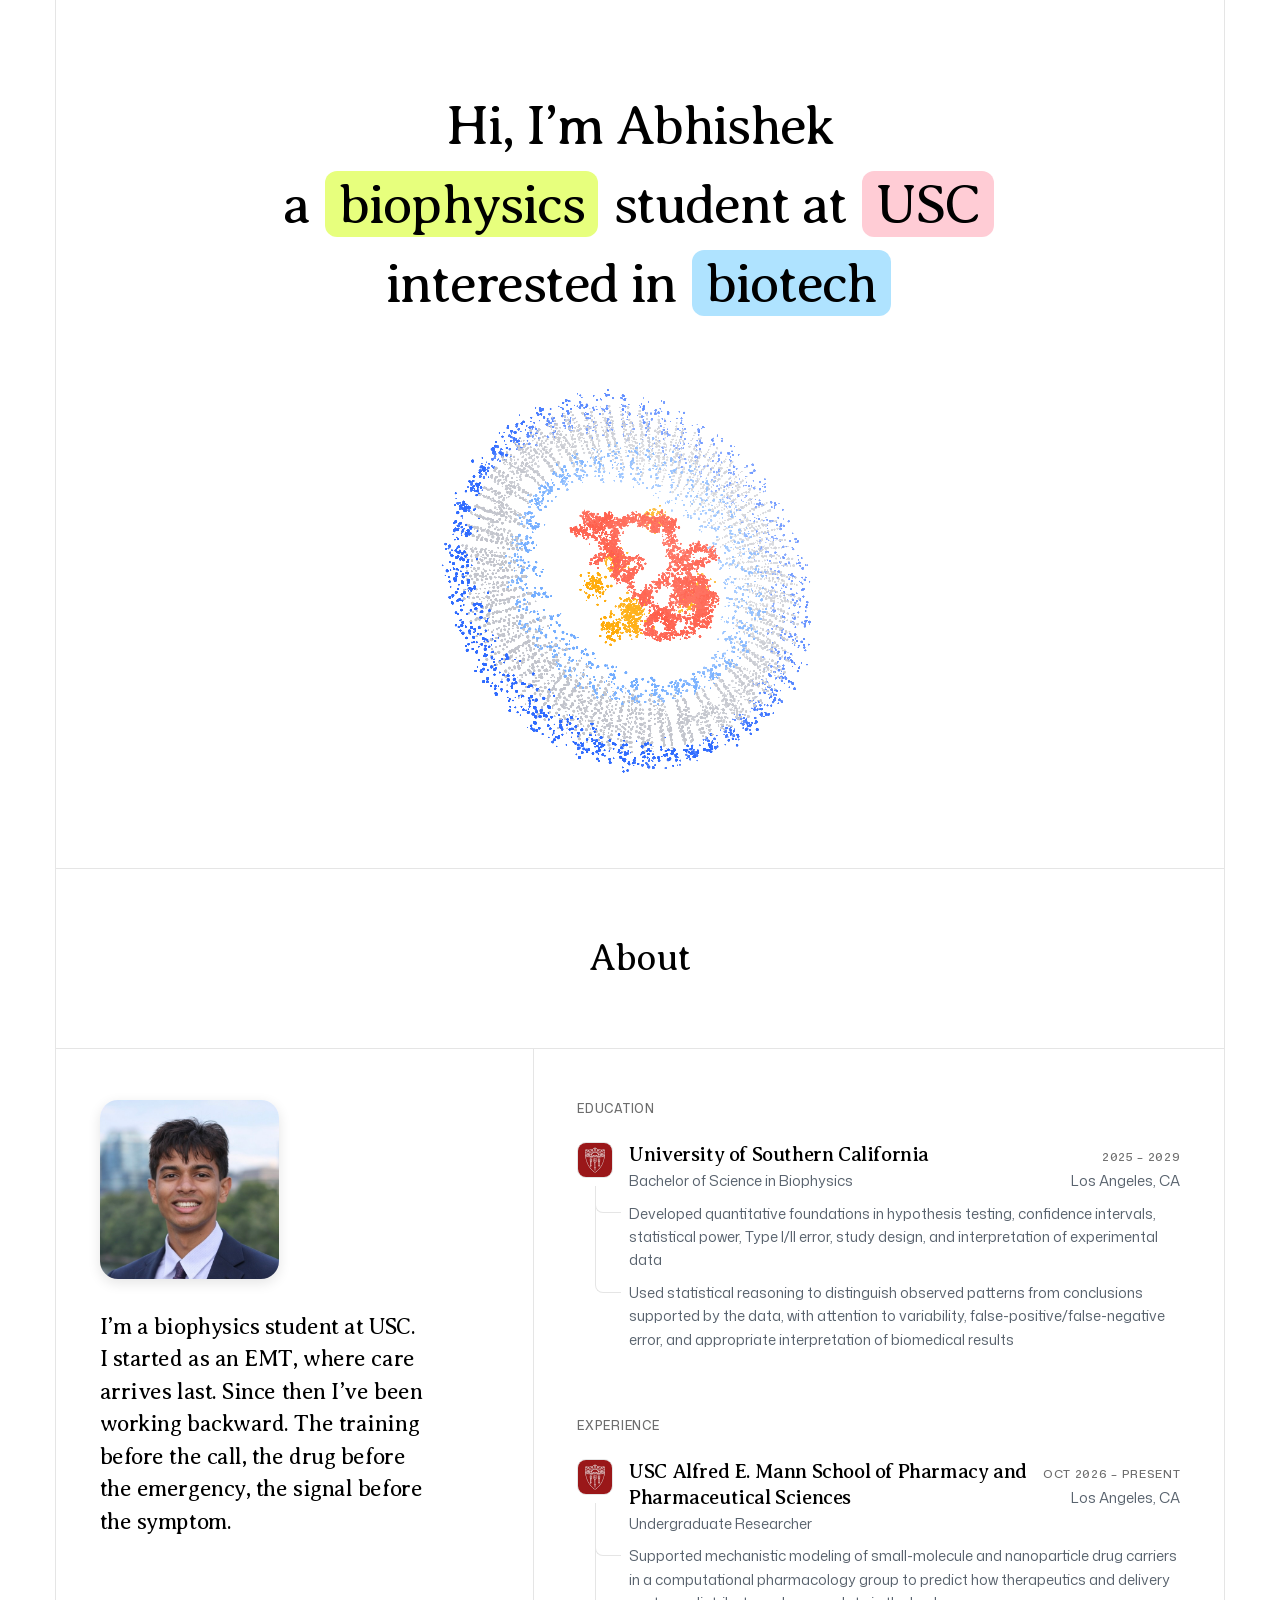
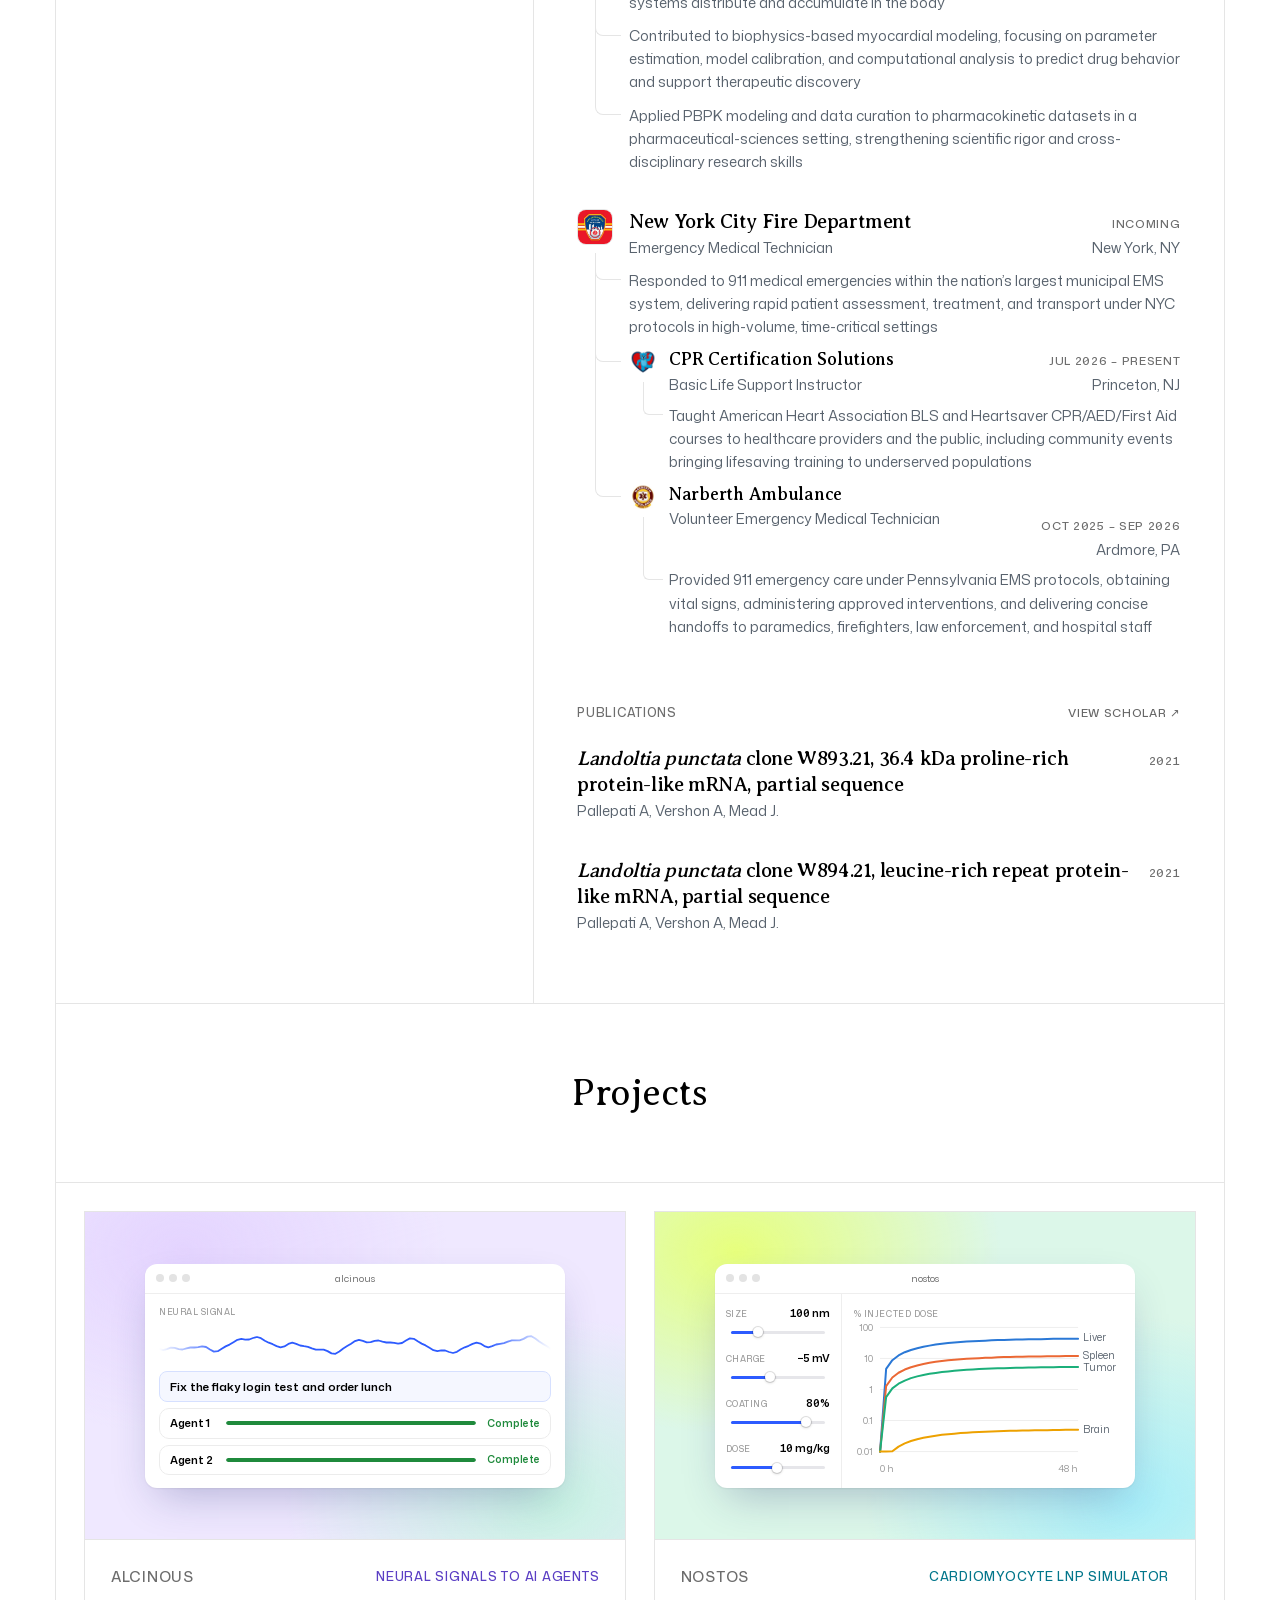
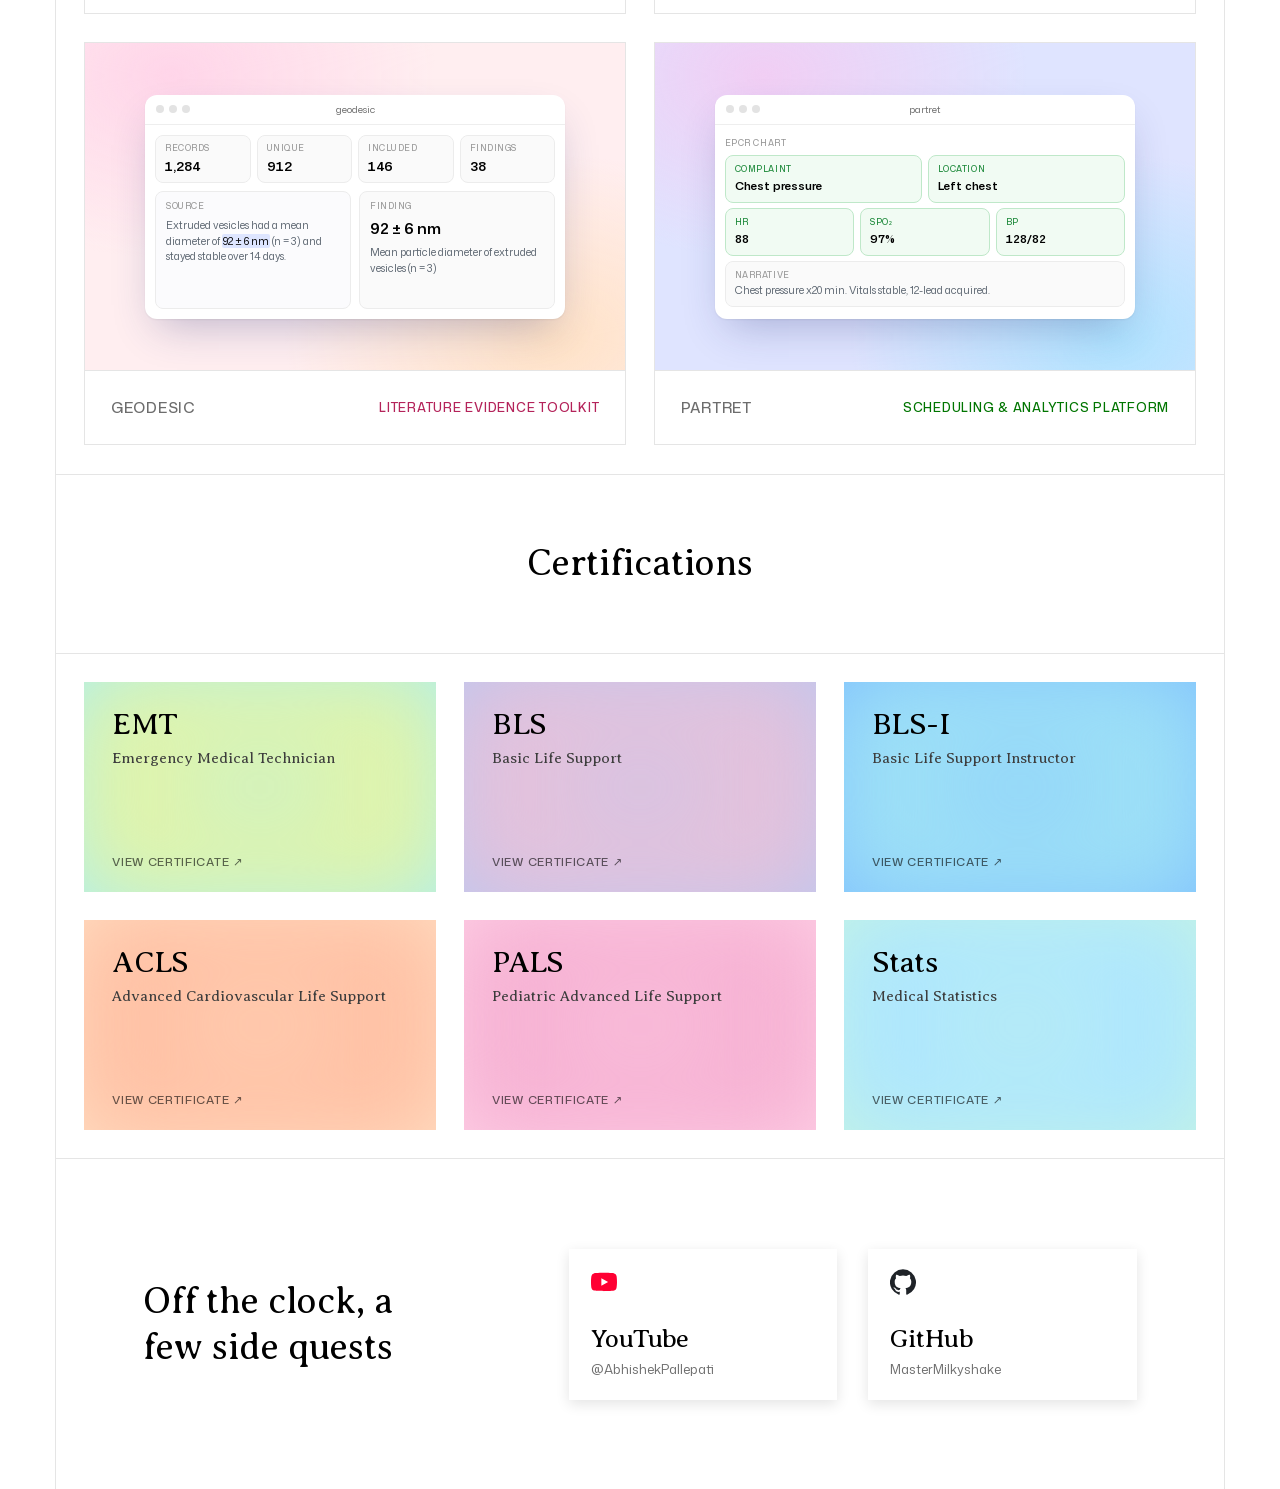
==== commit d09af87f: "fixes" ====
--- a/index.html
+++ b/index.html
@@ -361,9 +361,9 @@
                                         <div class="epcr-field warn" data-epcr-spo2><span class="epcr-k">SpO&#8322;</span><span class="epcr-v"><span data-epcr-spo2-v data-text="97%" data-wrong="91%">91%</span><span class="caret"></span></span></div>
                                         <div class="epcr-field ok"><span class="epcr-k">BP</span><span class="epcr-v">128/82</span></div>
                                     </div>
-                                    <div class="epcr-field" data-epcr-narr-field>
+                                    <div class="epcr-field">
                                         <span class="epcr-k">Narrative</span>
-                                        <span class="epcr-narr"><span data-epcr-narr data-text="Chest pressure x20 min. Vitals stable, 12-lead acquired.">Chest pressure x20 min. Vitals stable, 12-lead acquired.</span><span class="caret"></span></span>
+                                        <span class="epcr-narr" data-epcr-narr data-text="Chest pressure x20 min. Vitals stable, 12-lead acquired.">Chest pressure x20 min. Vitals stable, 12-lead acquired.</span>
                                     </div>
                                 </div>
                             </div>
--- a/static/site.css
+++ b/static/site.css
@@ -689,15 +689,18 @@
     color: var(--muted);
 }
 
-.epcr-narr .caret {
-    display: inline-block;
-    vertical-align: -0.12em;
-}
-
-.epcr-field:not(.is-focus) [data-epcr-narr]:empty::before {
+.epcr-narr:empty::before {
     content: "Waiting for required fields";
     font-weight: 500;
     color: #b0b0b5;
+}
+
+.epcr-narr.is-filled {
+    animation: narr-in 0.45s ease;
+}
+
+@keyframes narr-in {
+    from { opacity: 0; }
 }
 
 .epcr-field.ok {
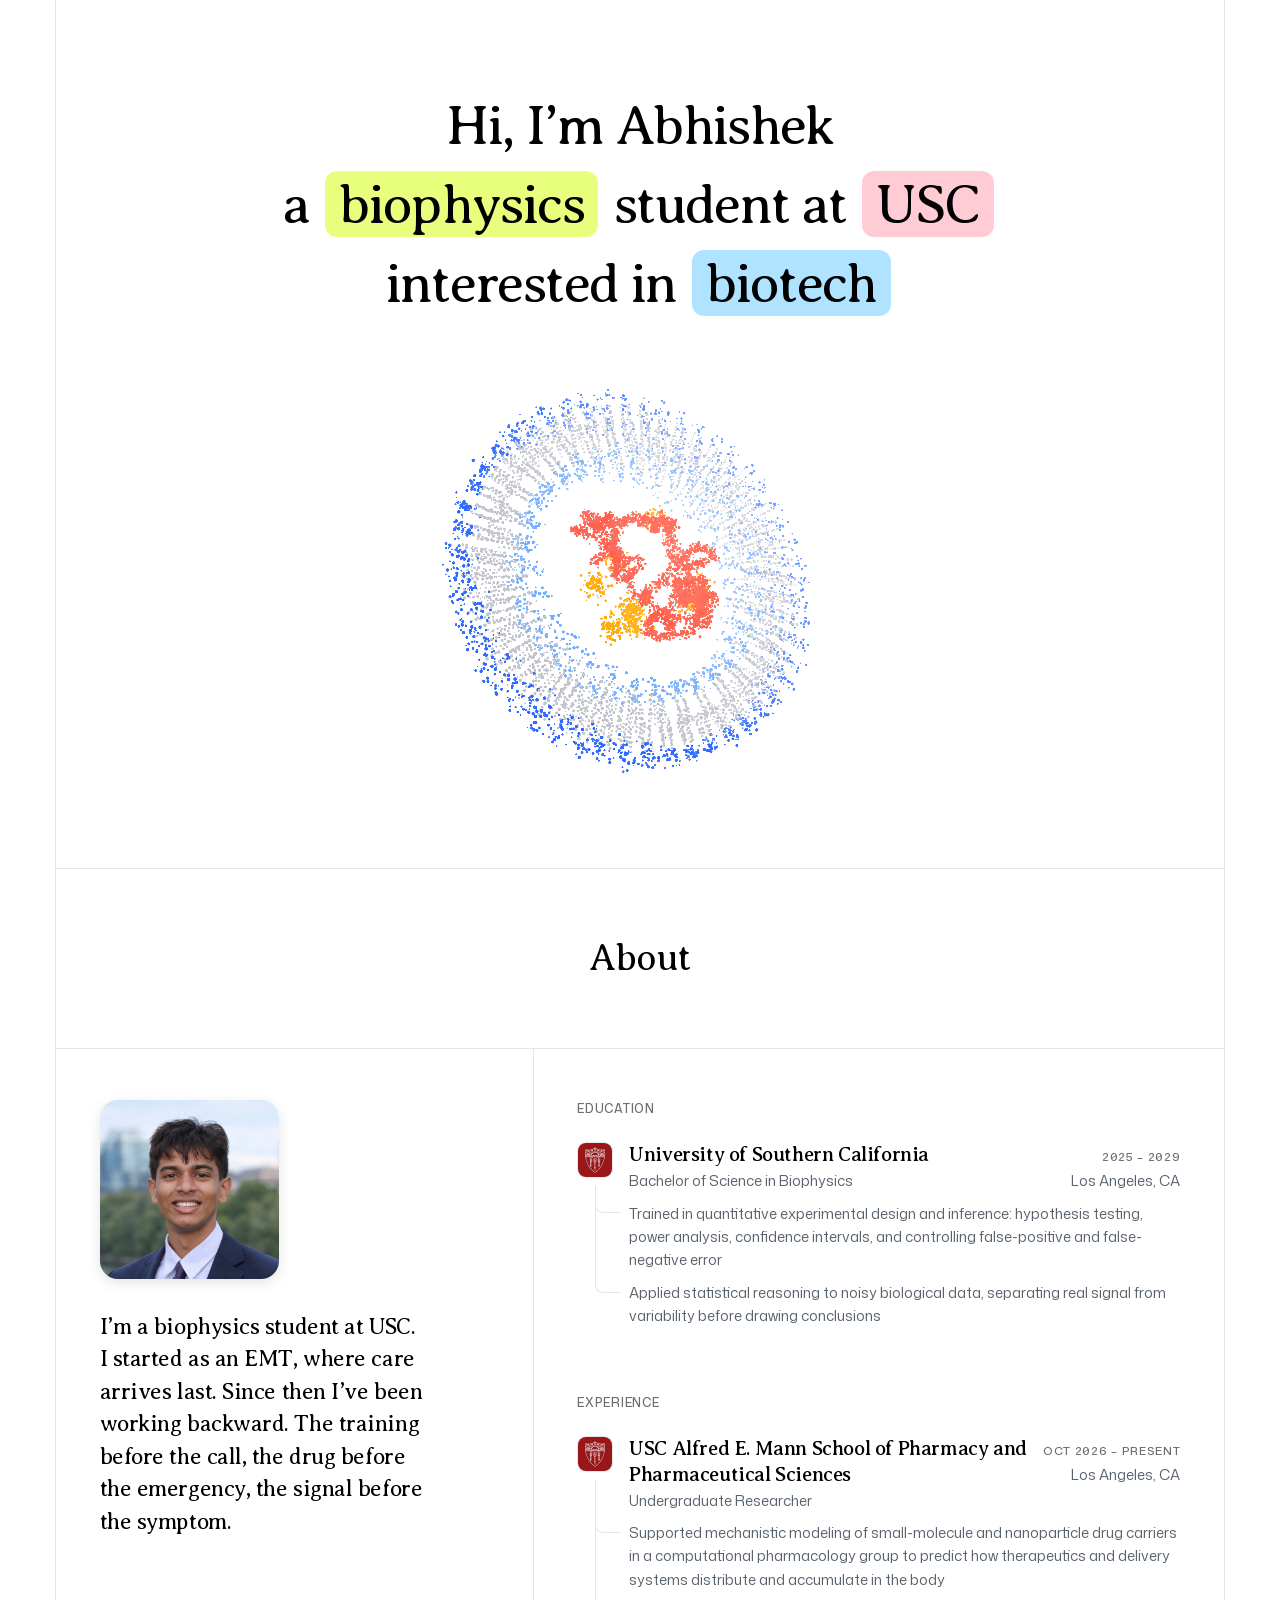
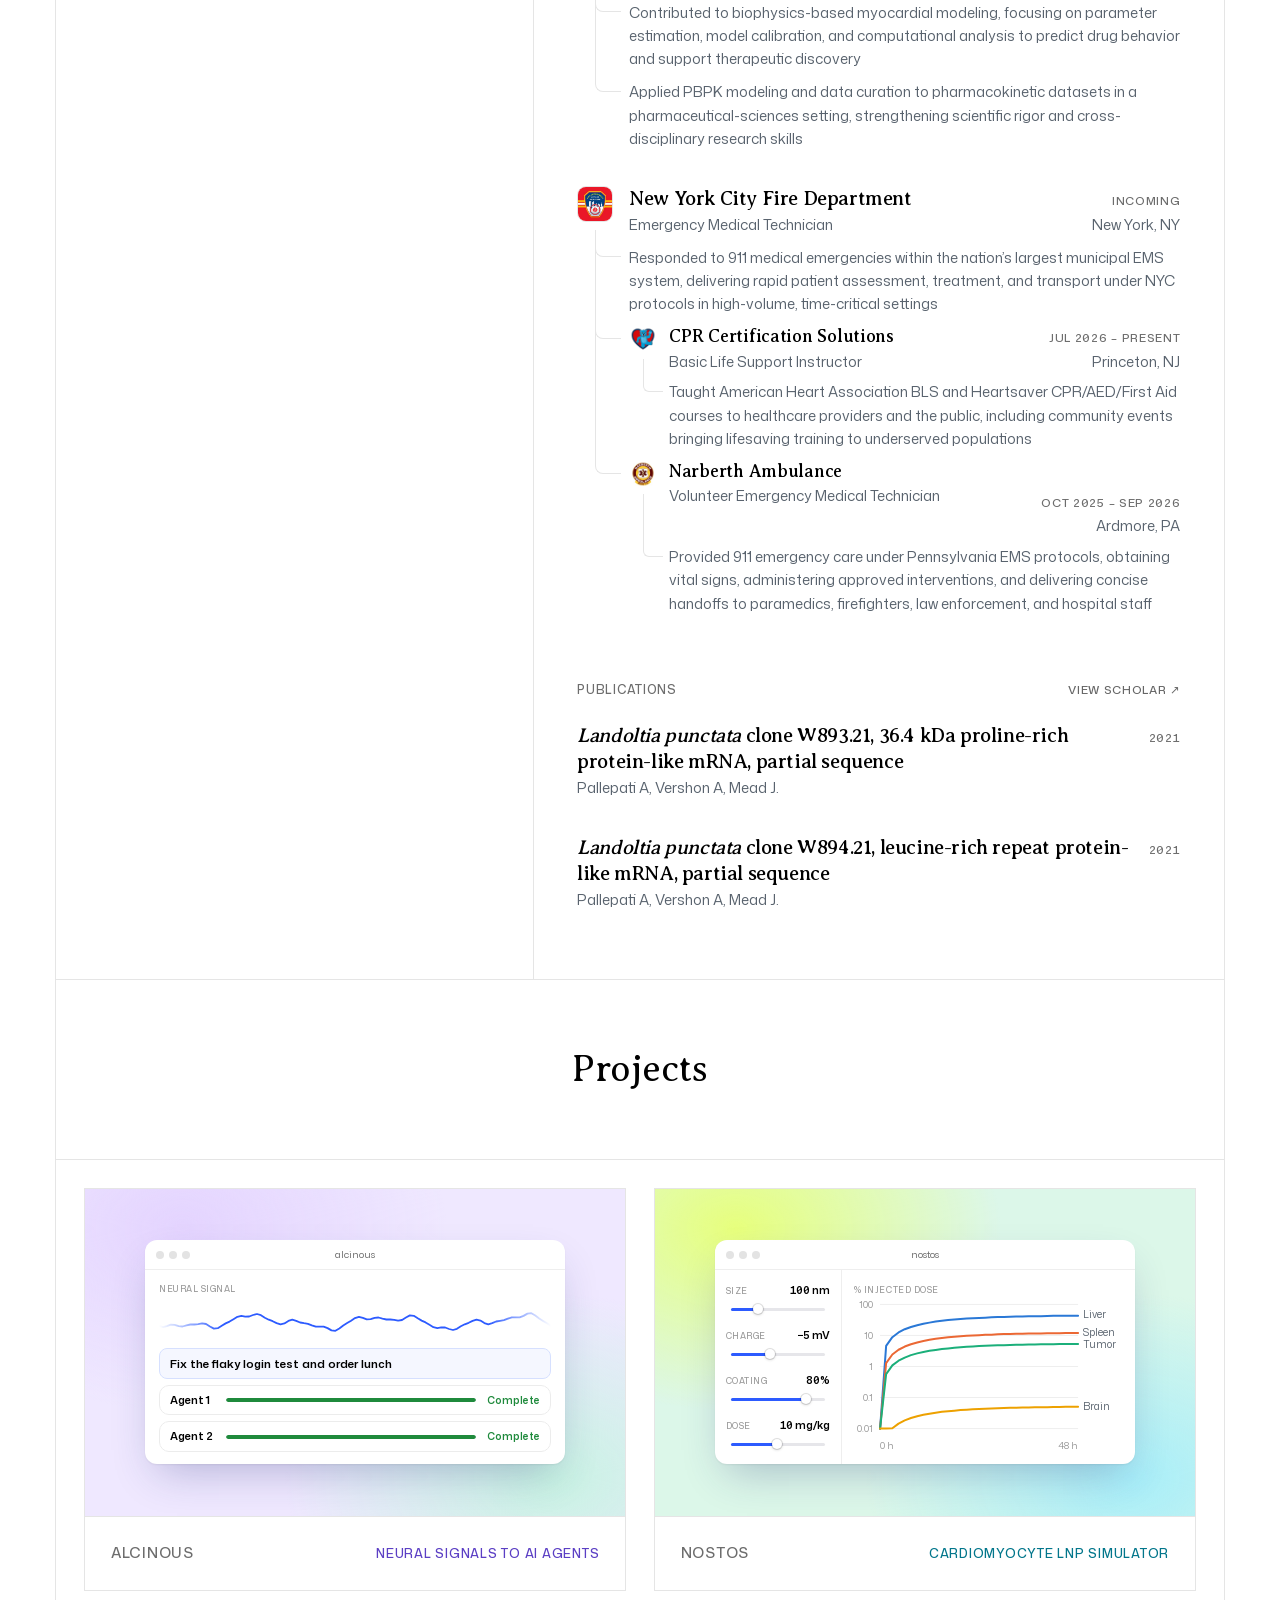
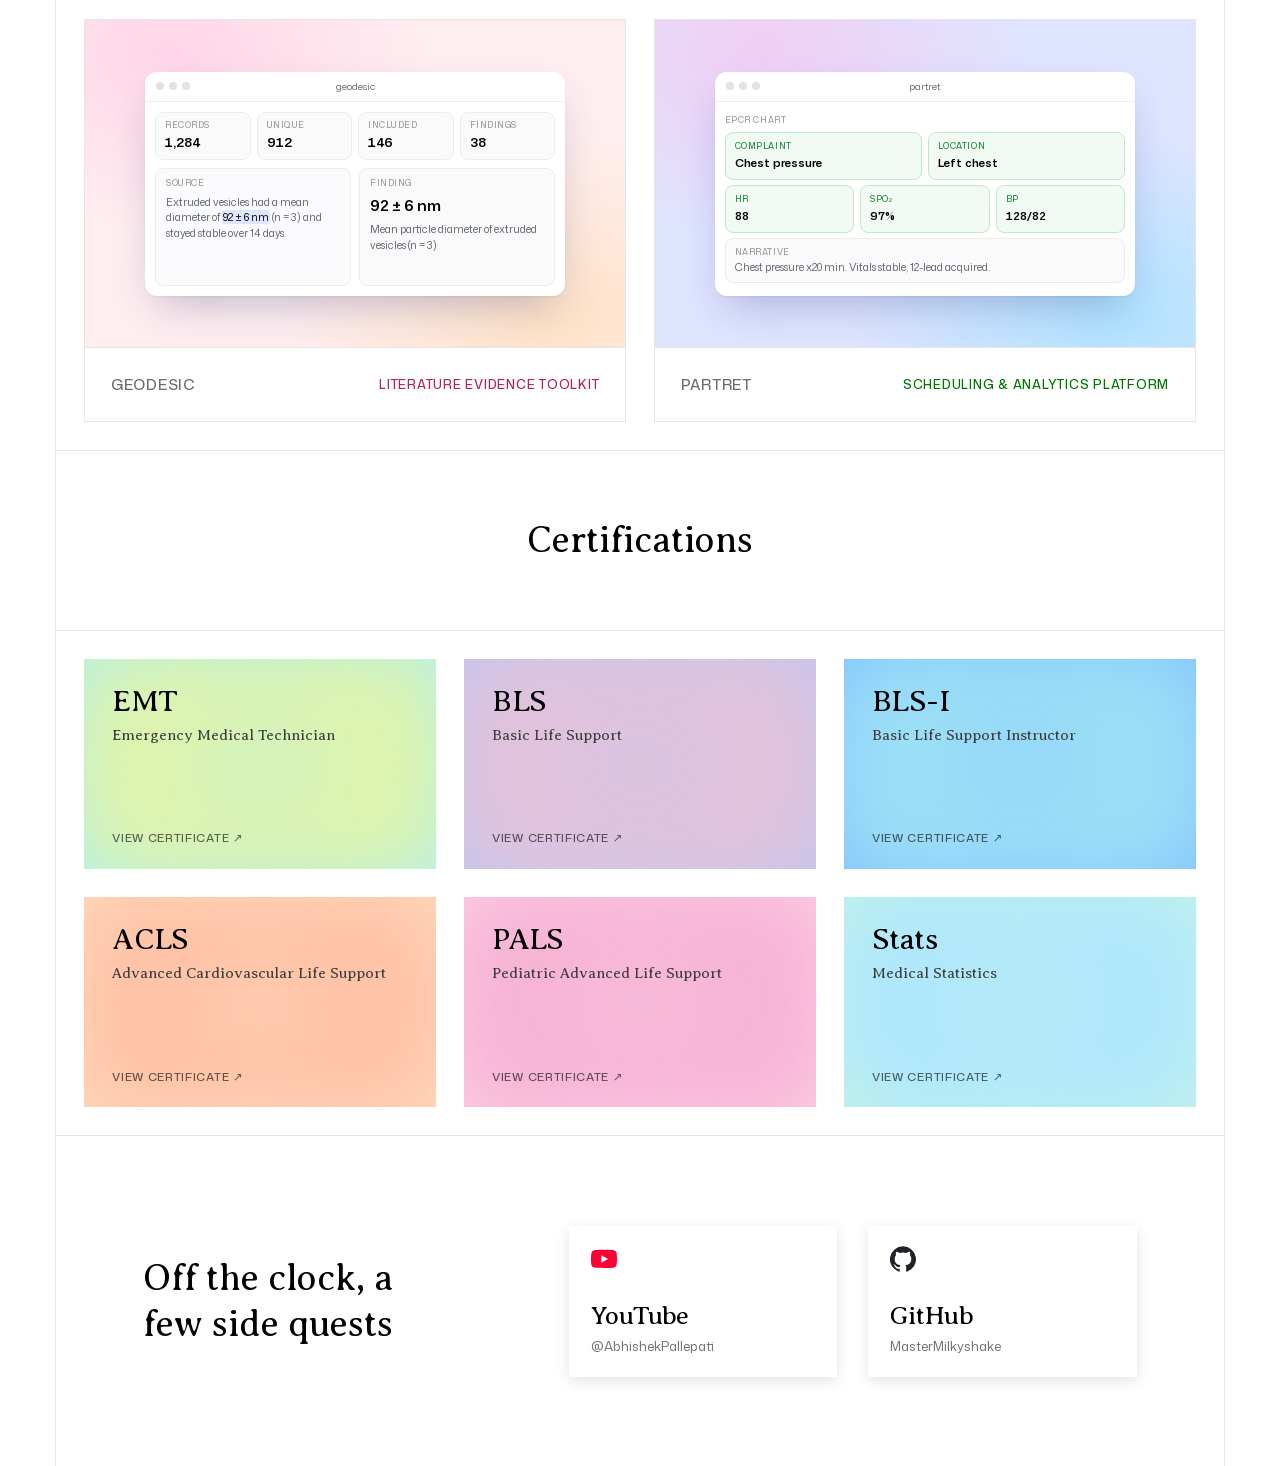
==== commit 3df990bc: "fixes" ====
--- a/index.html
+++ b/index.html
@@ -102,8 +102,8 @@
                                             <p class="entry-meta"><span class="entry-date">2025 – 2029</span><span class="entry-loc">Los Angeles, CA</span></p>
                                         </div>
                                         <ul class="entry-notes">
-                                            <li>Developed quantitative foundations in hypothesis testing, confidence intervals, statistical power, Type I/II error, study design, and interpretation of experimental data</li>
-                                            <li>Used statistical reasoning to distinguish observed patterns from conclusions supported by the data, with attention to variability, false-positive/false-negative error, and appropriate interpretation of biomedical results</li>
+                                            <li>Trained in quantitative experimental design and inference: hypothesis testing, power analysis, confidence intervals, and controlling false-positive and false-negative error</li>
+                                            <li>Applied statistical reasoning to noisy biological data, separating real signal from variability before drawing conclusions</li>
                                         </ul>
                                     </div>
                                 </li>
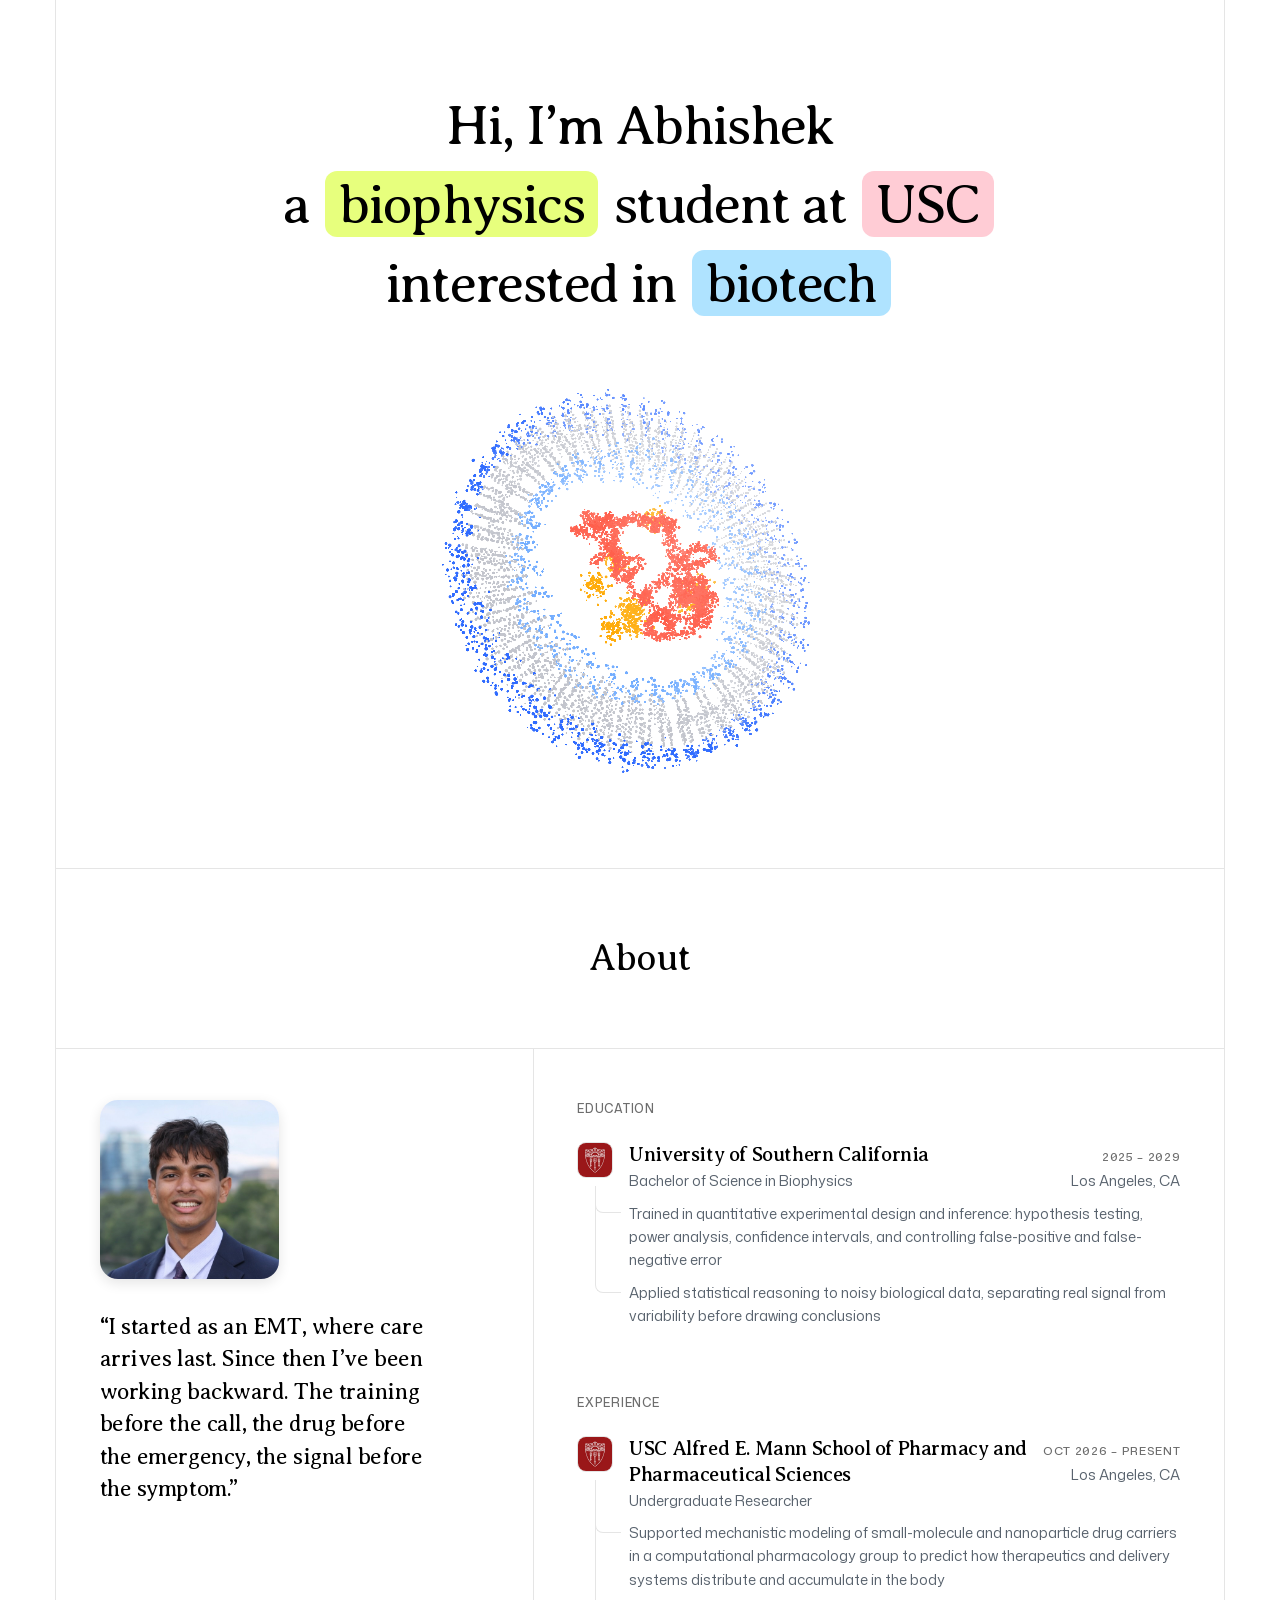
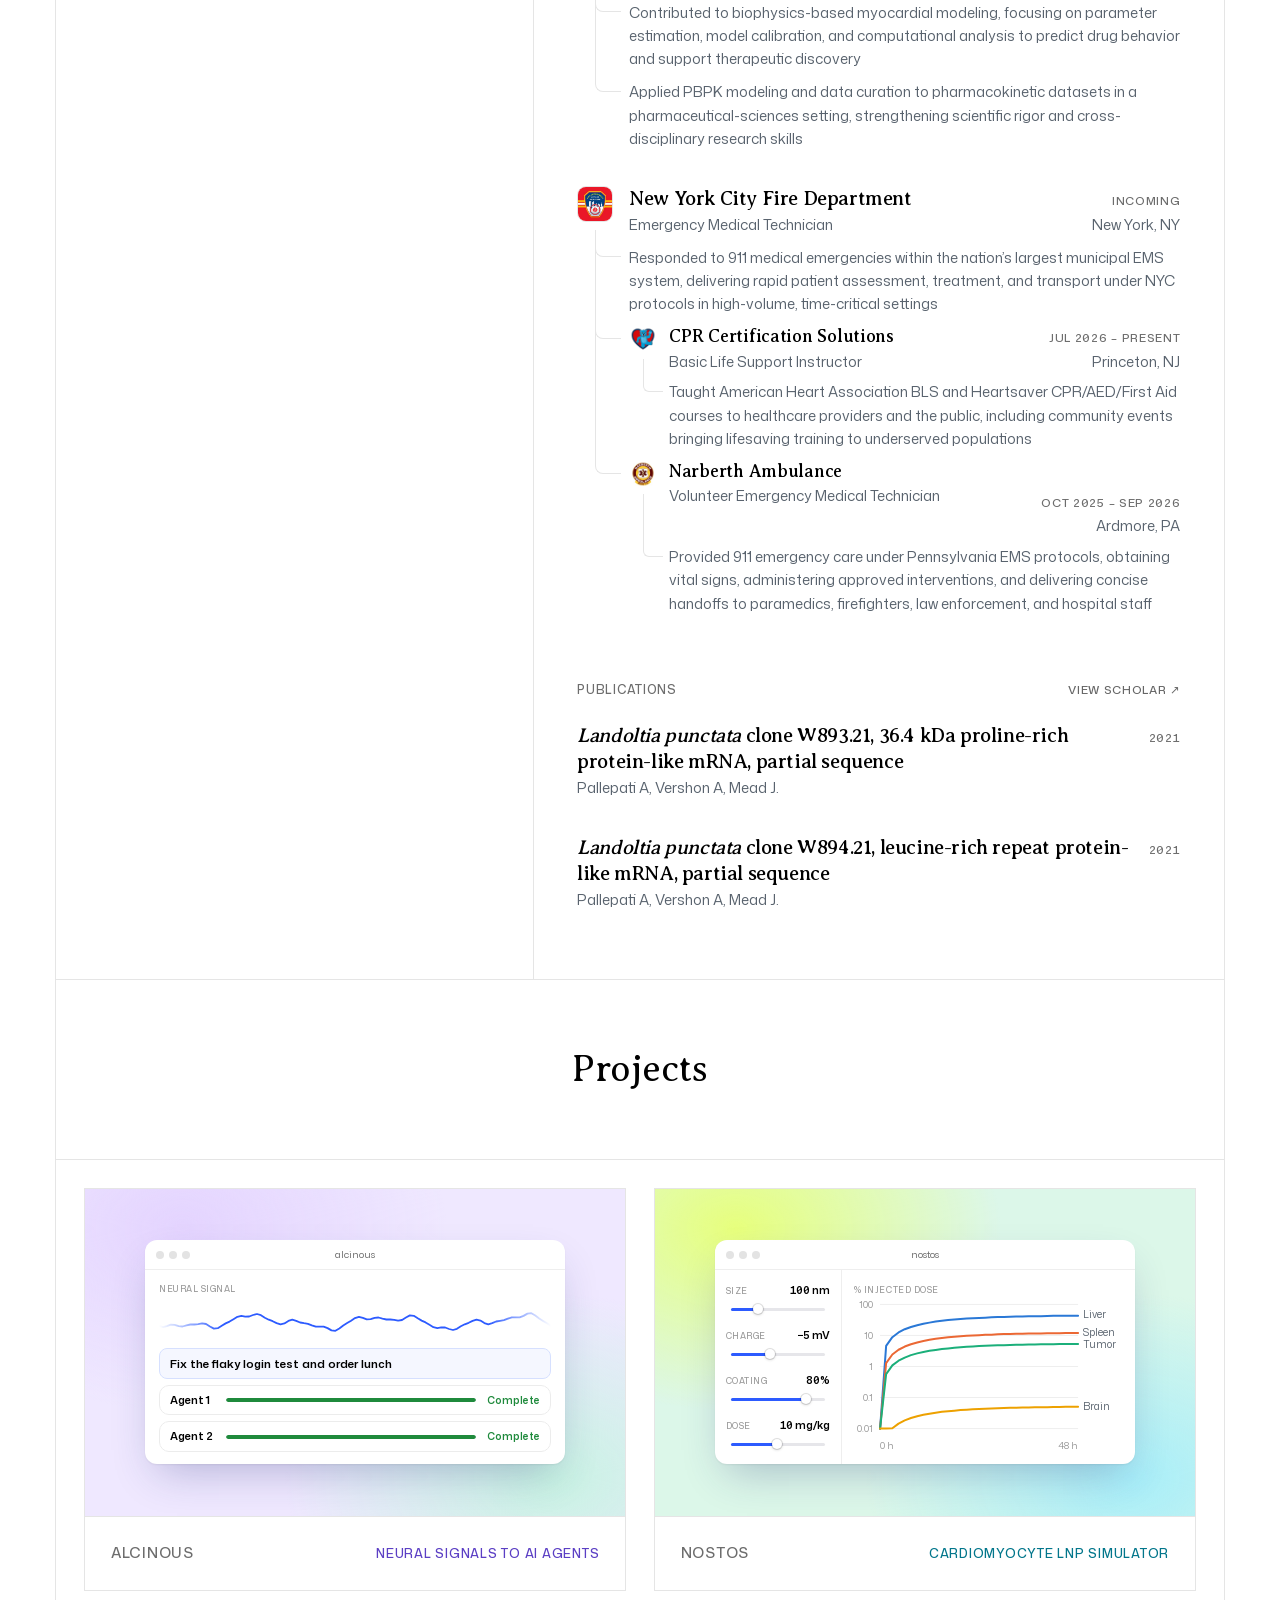
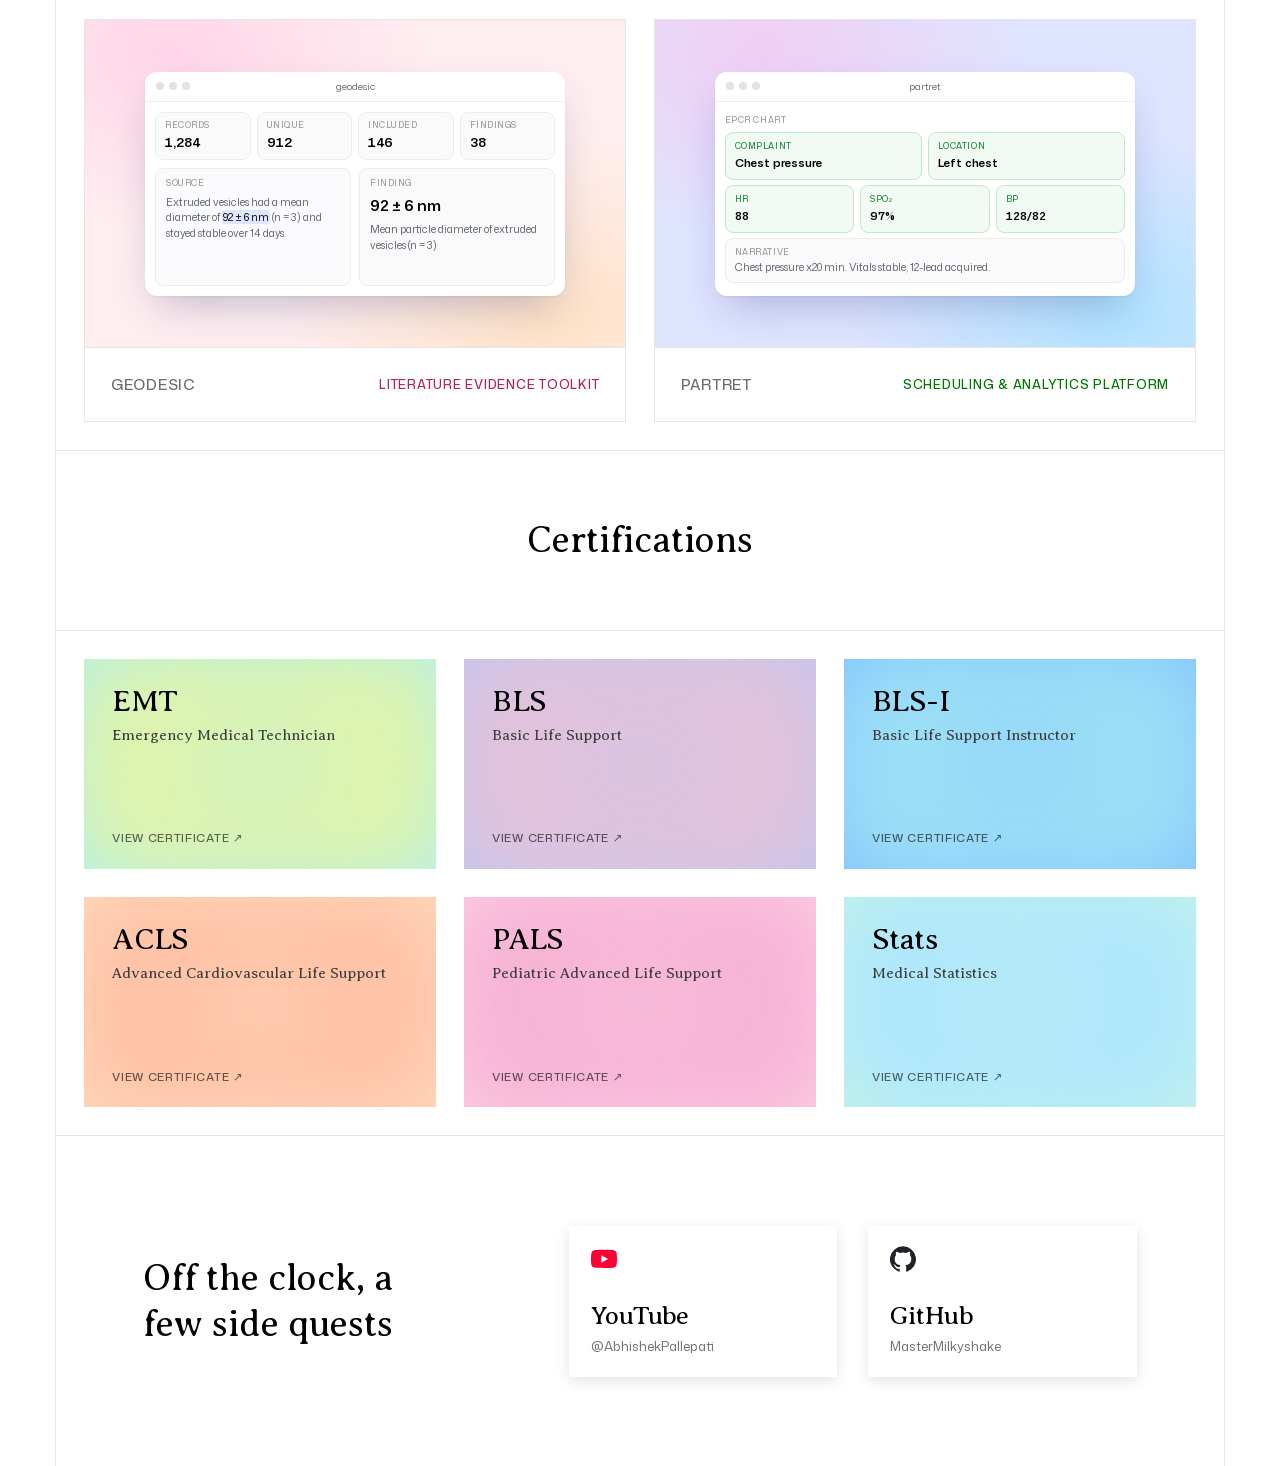
==== commit 80a9c212: "fixes" ====
--- a/index.html
+++ b/index.html
@@ -84,7 +84,7 @@
                             <img class="about-photo" src="/static/profile.jpeg" alt="Portrait of Abhishek Pallepati"
                                 width="582" height="582" loading="lazy" decoding="async" />
                         </a>
-                        <p class="about-bio"><span class="about-lede">I&rsquo;m a biophysics student at USC.</span> I started as an EMT, where care arrives last. Since then I&rsquo;ve been working backward. The training before the call, the drug before the emergency, the signal before the symptom.</p>
+                        <p class="about-bio">“I started as an EMT, where care arrives last. Since then I&rsquo;ve been working backward. The training before the call, the drug before the emergency, the signal before the symptom.”</p>
                     </div>
 
                     <div class="about-detail">
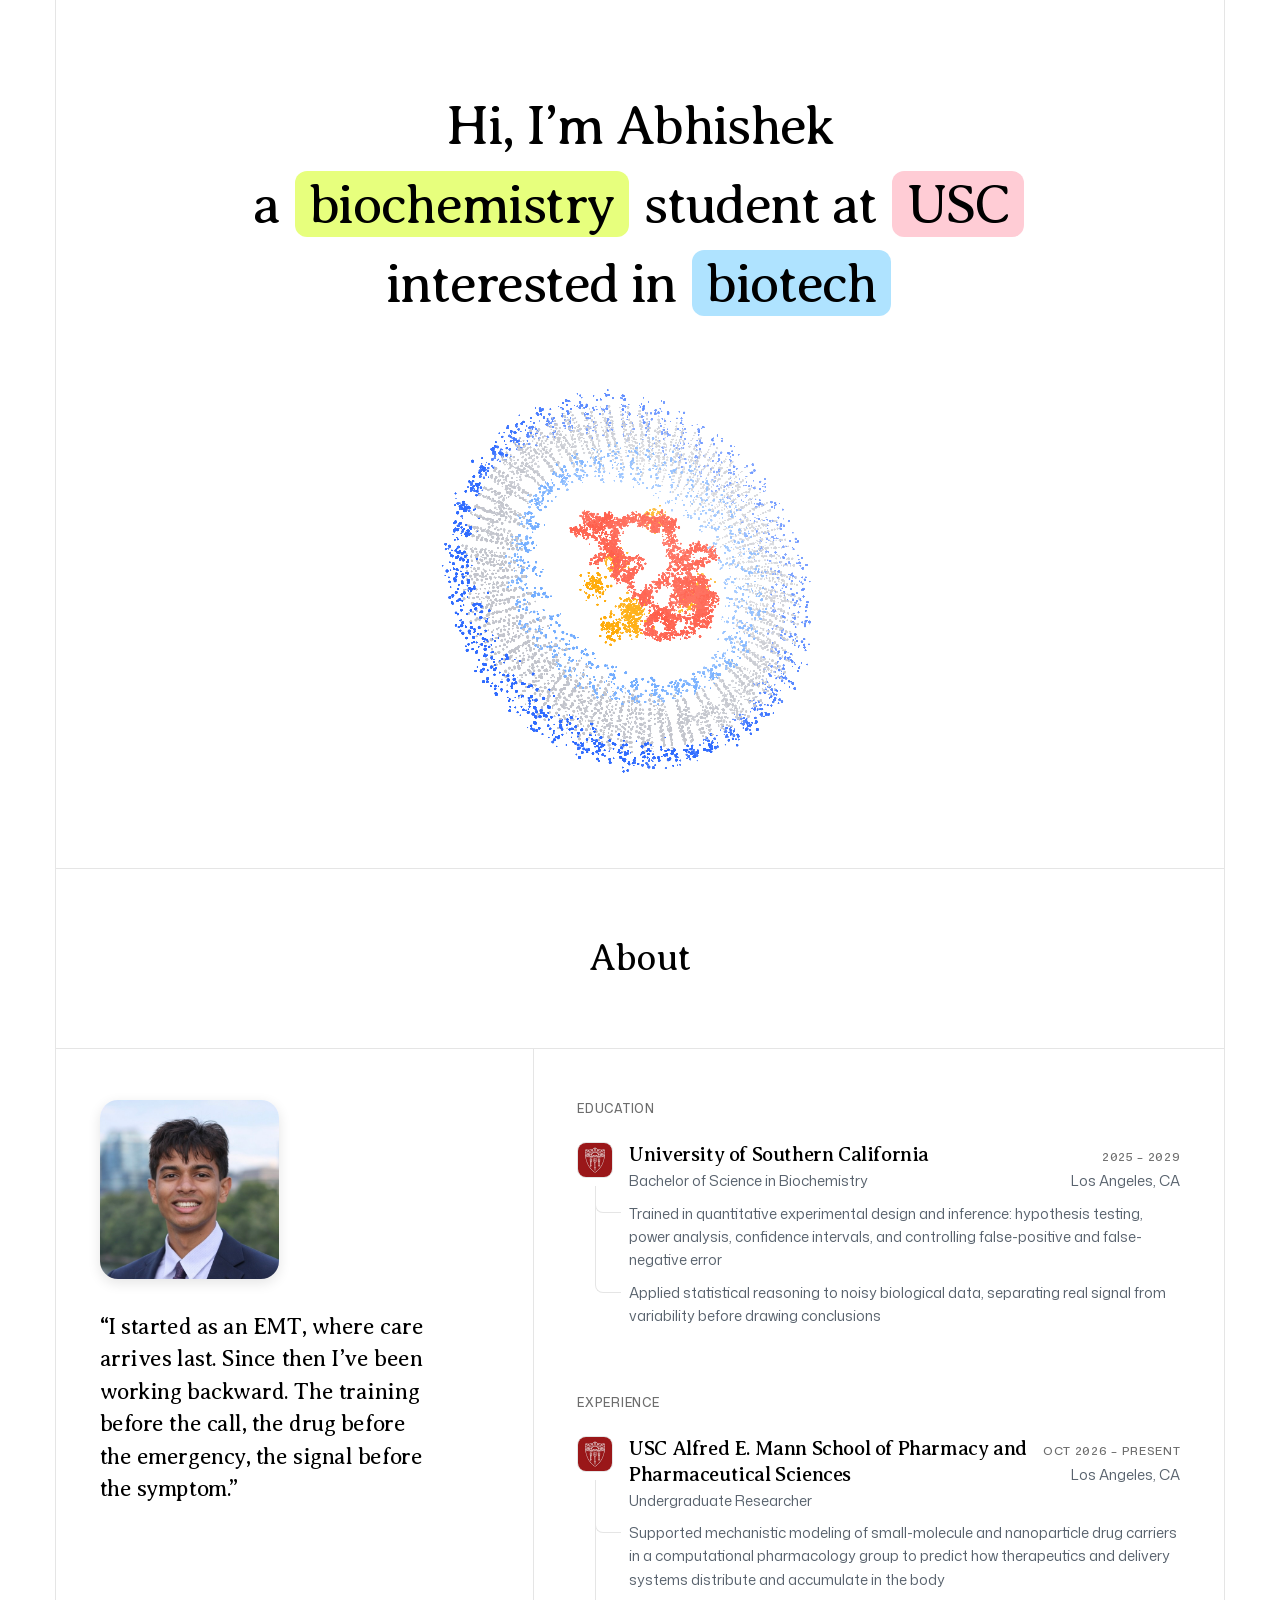
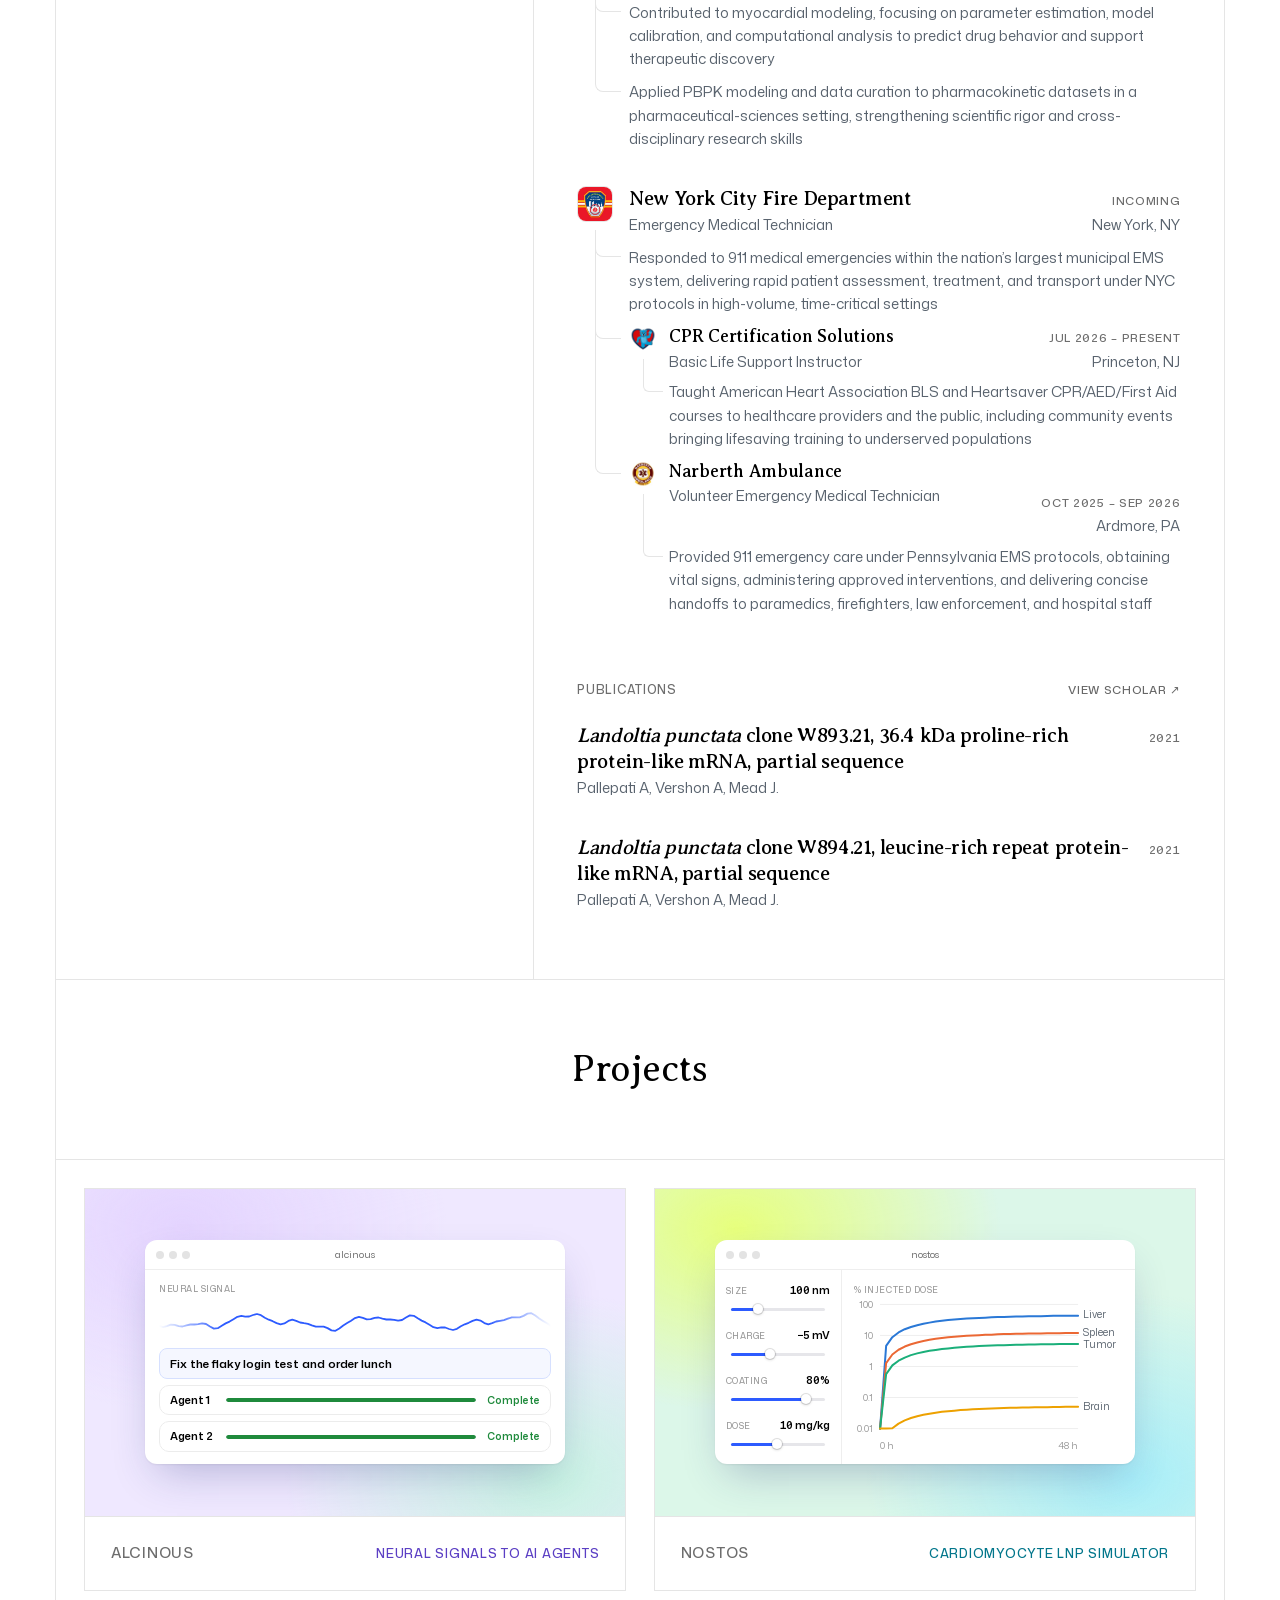
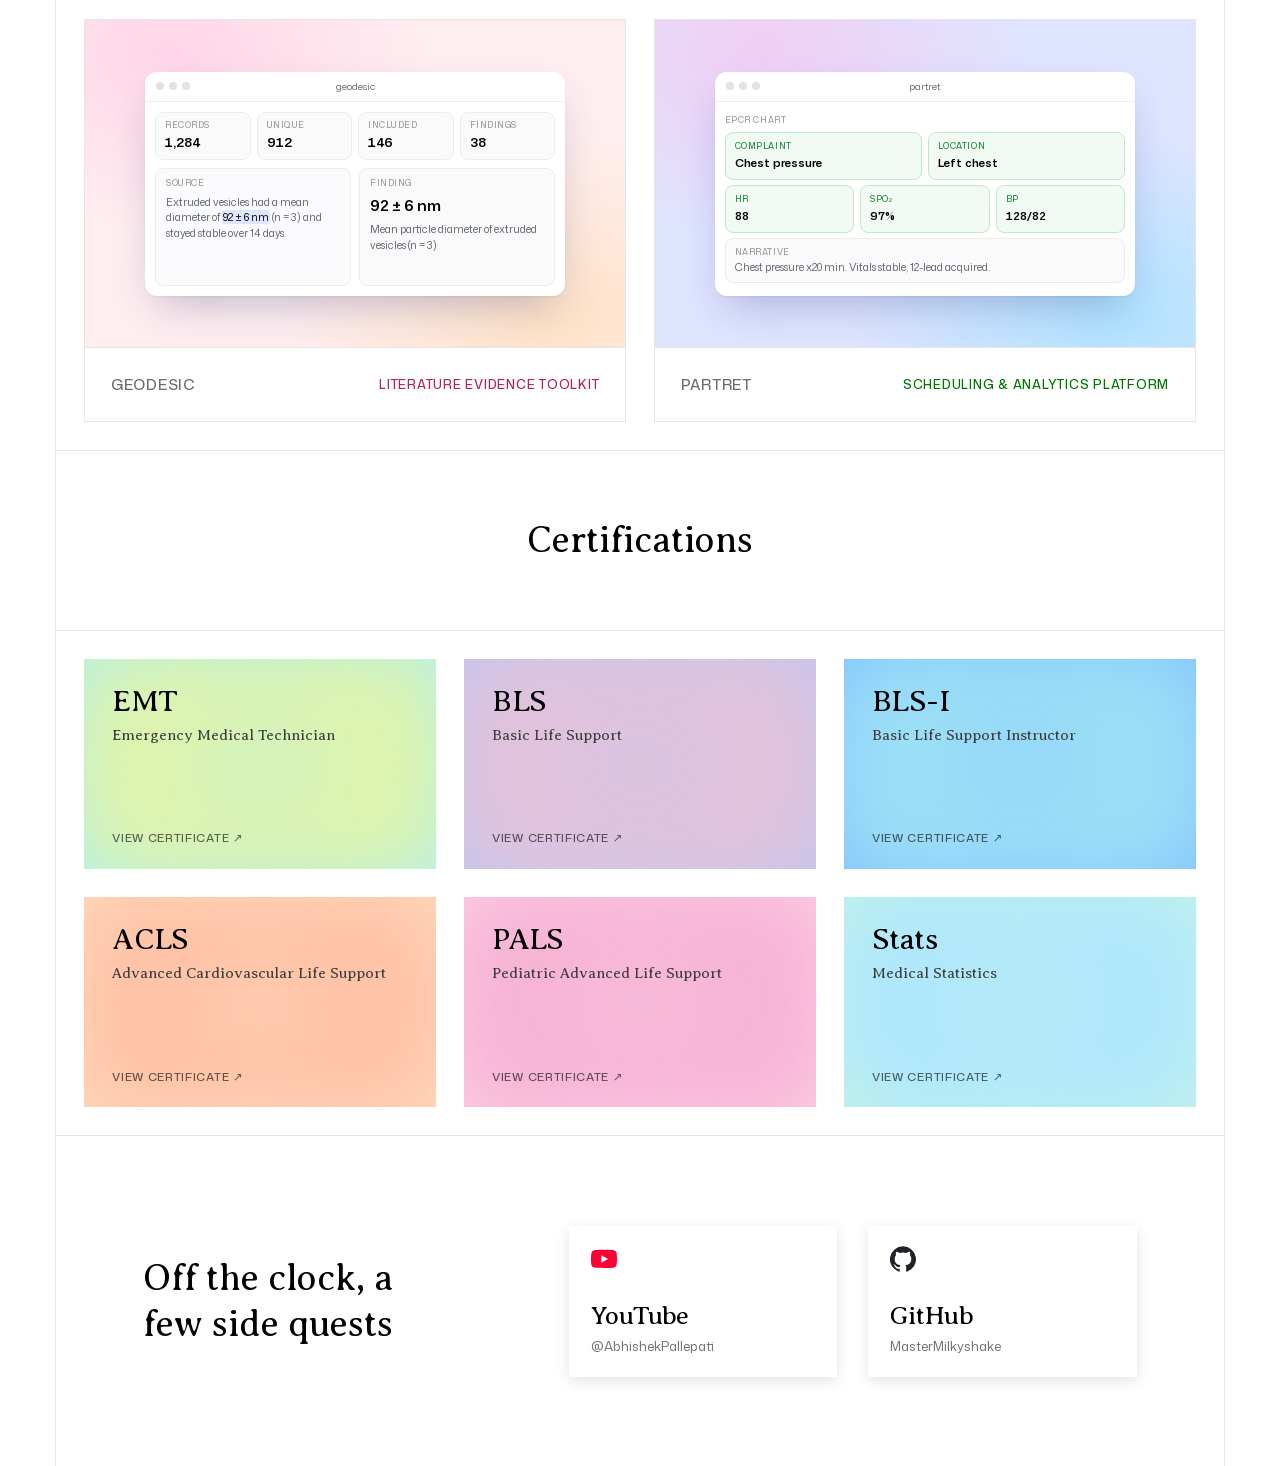
==== commit 11b5353c: "fixes" ====
--- a/index.html
+++ b/index.html
@@ -6,11 +6,11 @@
     <meta name="viewport" content="width=device-width, initial-scale=1.0, viewport-fit=cover" />
     <title>Abhishek Pallepati</title>
     <meta name="description"
-        content="I’m a biophysics student at USC. I started as an EMT, where care arrives last. Since then I’ve been working backward." />
+        content="I’m a biochemistry student at USC. I started as an EMT, where care arrives last. Since then I’ve been working backward." />
     <meta name="theme-color" content="#ffffff" />
     <meta property="og:title" content="Abhishek Pallepati" />
     <meta property="og:description"
-        content="I’m a biophysics student at USC. I started as an EMT, where care arrives last. Since then I’ve been working backward." />
+        content="I’m a biochemistry student at USC. I started as an EMT, where care arrives last. Since then I’ve been working backward." />
     <meta property="og:image" content="https://apallepati.com/static/profile.jpeg" />
     <meta property="og:url" content="https://apallepati.com/" />
     <meta property="og:site_name" content="Abhishek Pallepati" />
@@ -18,7 +18,7 @@
     <meta name="twitter:card" content="summary_large_image" />
     <meta name="twitter:title" content="Abhishek Pallepati" />
     <meta name="twitter:description"
-        content="I’m a biophysics student at USC. I started as an EMT, where care arrives last. Since then I’ve been working backward." />
+        content="I’m a biochemistry student at USC. I started as an EMT, where care arrives last. Since then I’ve been working backward." />
     <meta name="twitter:image" content="https://apallepati.com/static/profile.jpeg" />
     <link rel="canonical" href="https://apallepati.com/" />
     <link rel="icon" type="image/svg+xml" sizes="any" href="/static/icon.svg" />
@@ -37,13 +37,13 @@
         "url": "https://apallepati.com/",
         "image": "https://apallepati.com/static/profile.jpeg",
         "email": "mailto:pallepat@usc.edu",
-        "description": "I’m a biophysics student at USC. I started as an EMT, where care arrives last. Since then I’ve been working backward.",
+        "description": "I’m a biochemistry student at USC. I started as an EMT, where care arrives last. Since then I’ve been working backward.",
         "alumniOf": {
             "@type": "CollegeOrUniversity",
             "name": "University of Southern California",
             "url": "https://www.usc.edu"
         },
-        "knowsAbout": ["Biophysics", "Emergency Medical Services", "Genomics", "Python"],
+        "knowsAbout": ["Biochemistry", "Emergency Medical Services", "Genomics", "Python"],
         "sameAs": [
             "https://github.com/MasterMilkyshake",
             "https://www.linkedin.com/in/abhishekpallepati/",
@@ -59,7 +59,7 @@
             <div class="col hero-inner">
                 <h1 class="headline">
                     <span class="line">Hi, I&rsquo;m Abhishek</span>
-                    <span class="line">a <mark class="chip chip--lime">biophysics</mark> student at <mark class="chip chip--rose">USC</mark></span>
+                    <span class="line">a <mark class="chip chip--lime">biochemistry</mark> student at <mark class="chip chip--rose">USC</mark></span>
                     <span class="line">interested in <mark class="chip chip--sky">biotech</mark></span>
                 </h1>
 
@@ -97,7 +97,7 @@
                                         <div class="entry-top">
                                             <div>
                                                 <h4><a href="https://www.usc.edu" target="_blank" rel="noopener noreferrer">University of Southern California</a></h4>
-                                                <p class="entry-sub">Bachelor of Science in Biophysics</p>
+                                                <p class="entry-sub">Bachelor of Science in Biochemistry</p>
                                             </div>
                                             <p class="entry-meta"><span class="entry-date">2025 – 2029</span><span class="entry-loc">Los Angeles, CA</span></p>
                                         </div>
@@ -125,7 +125,7 @@
                                         </div>
                                         <ul class="entry-notes">
                                             <li>Supported mechanistic modeling of small-molecule and nanoparticle drug carriers in a computational pharmacology group to predict how therapeutics and delivery systems distribute and accumulate in the body</li>
-                                            <li>Contributed to biophysics-based myocardial modeling, focusing on parameter estimation, model calibration, and computational analysis to predict drug behavior and support therapeutic discovery</li>
+                                            <li>Contributed to myocardial modeling, focusing on parameter estimation, model calibration, and computational analysis to predict drug behavior and support therapeutic discovery</li>
                                             <li>Applied PBPK modeling and data curation to pharmacokinetic datasets in a pharmaceutical-sciences setting, strengthening scientific rigor and cross-disciplinary research skills</li>
                                         </ul>
                                     </div>
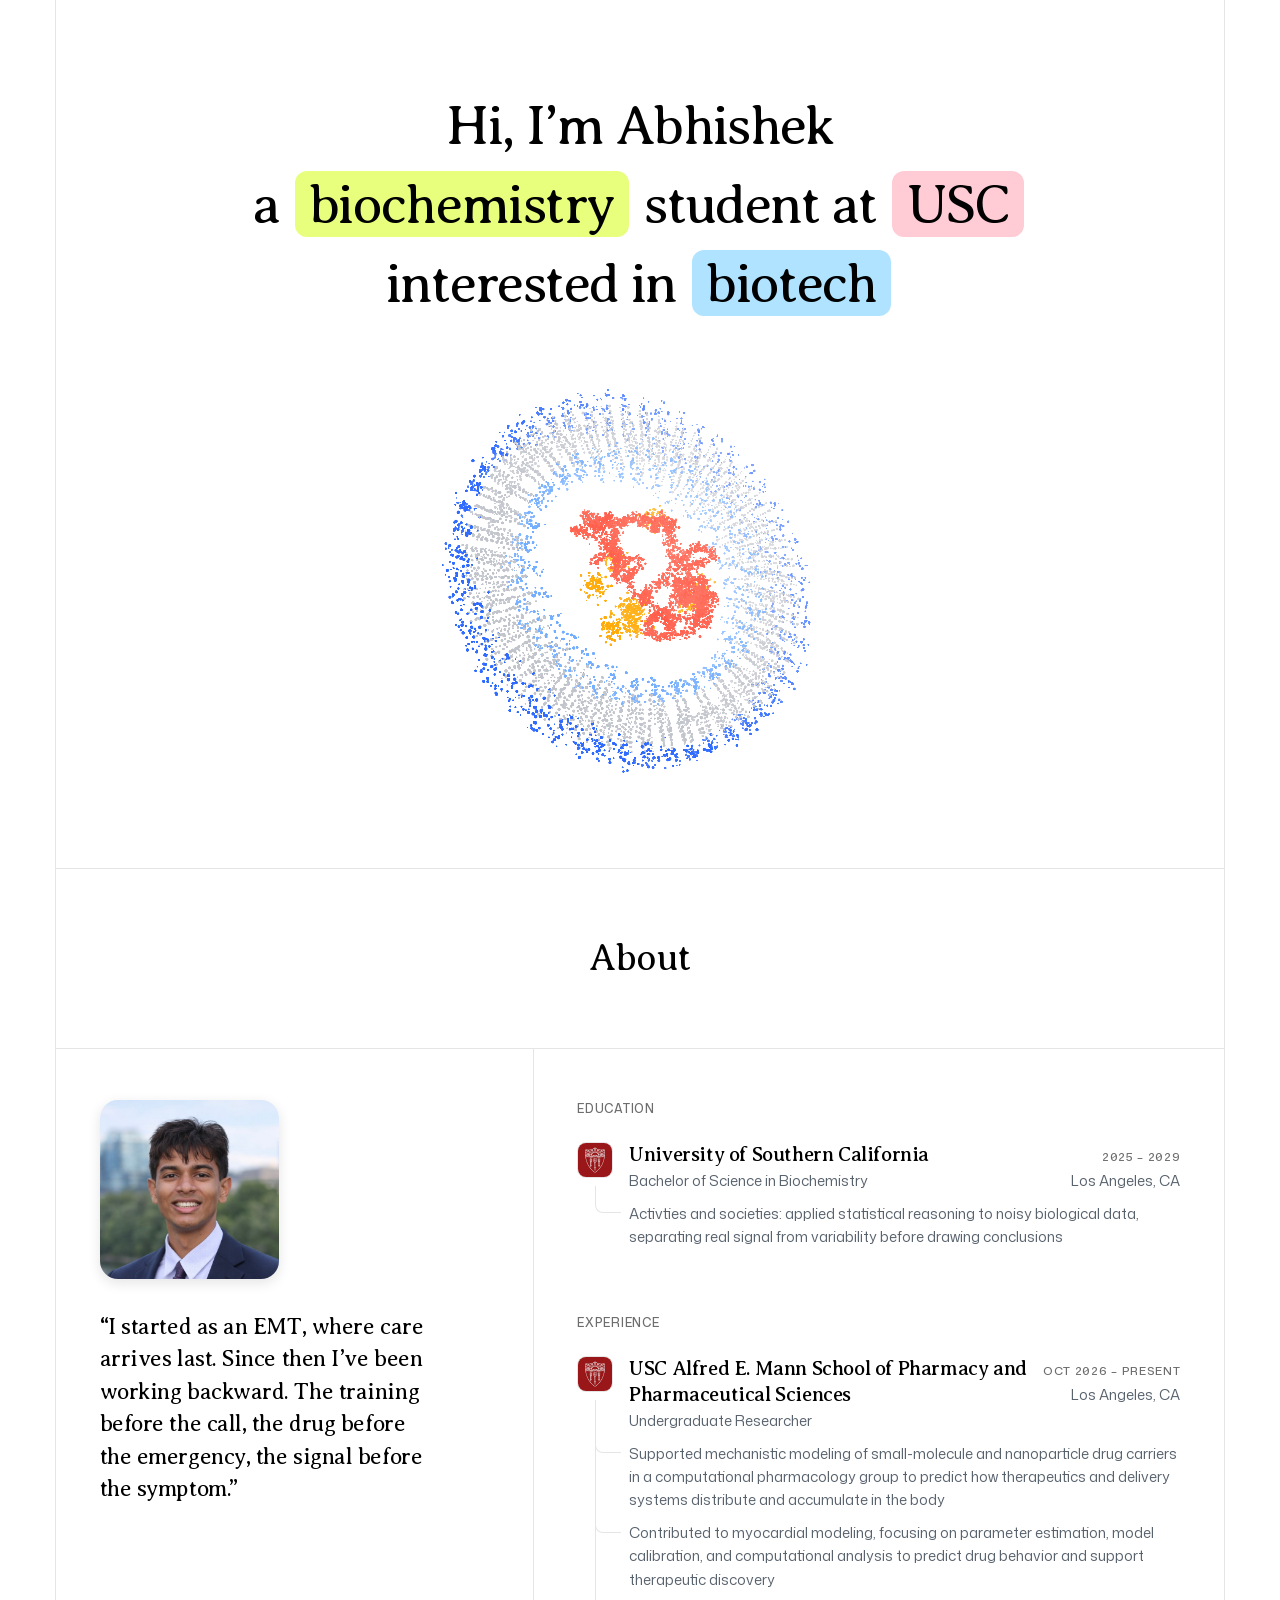
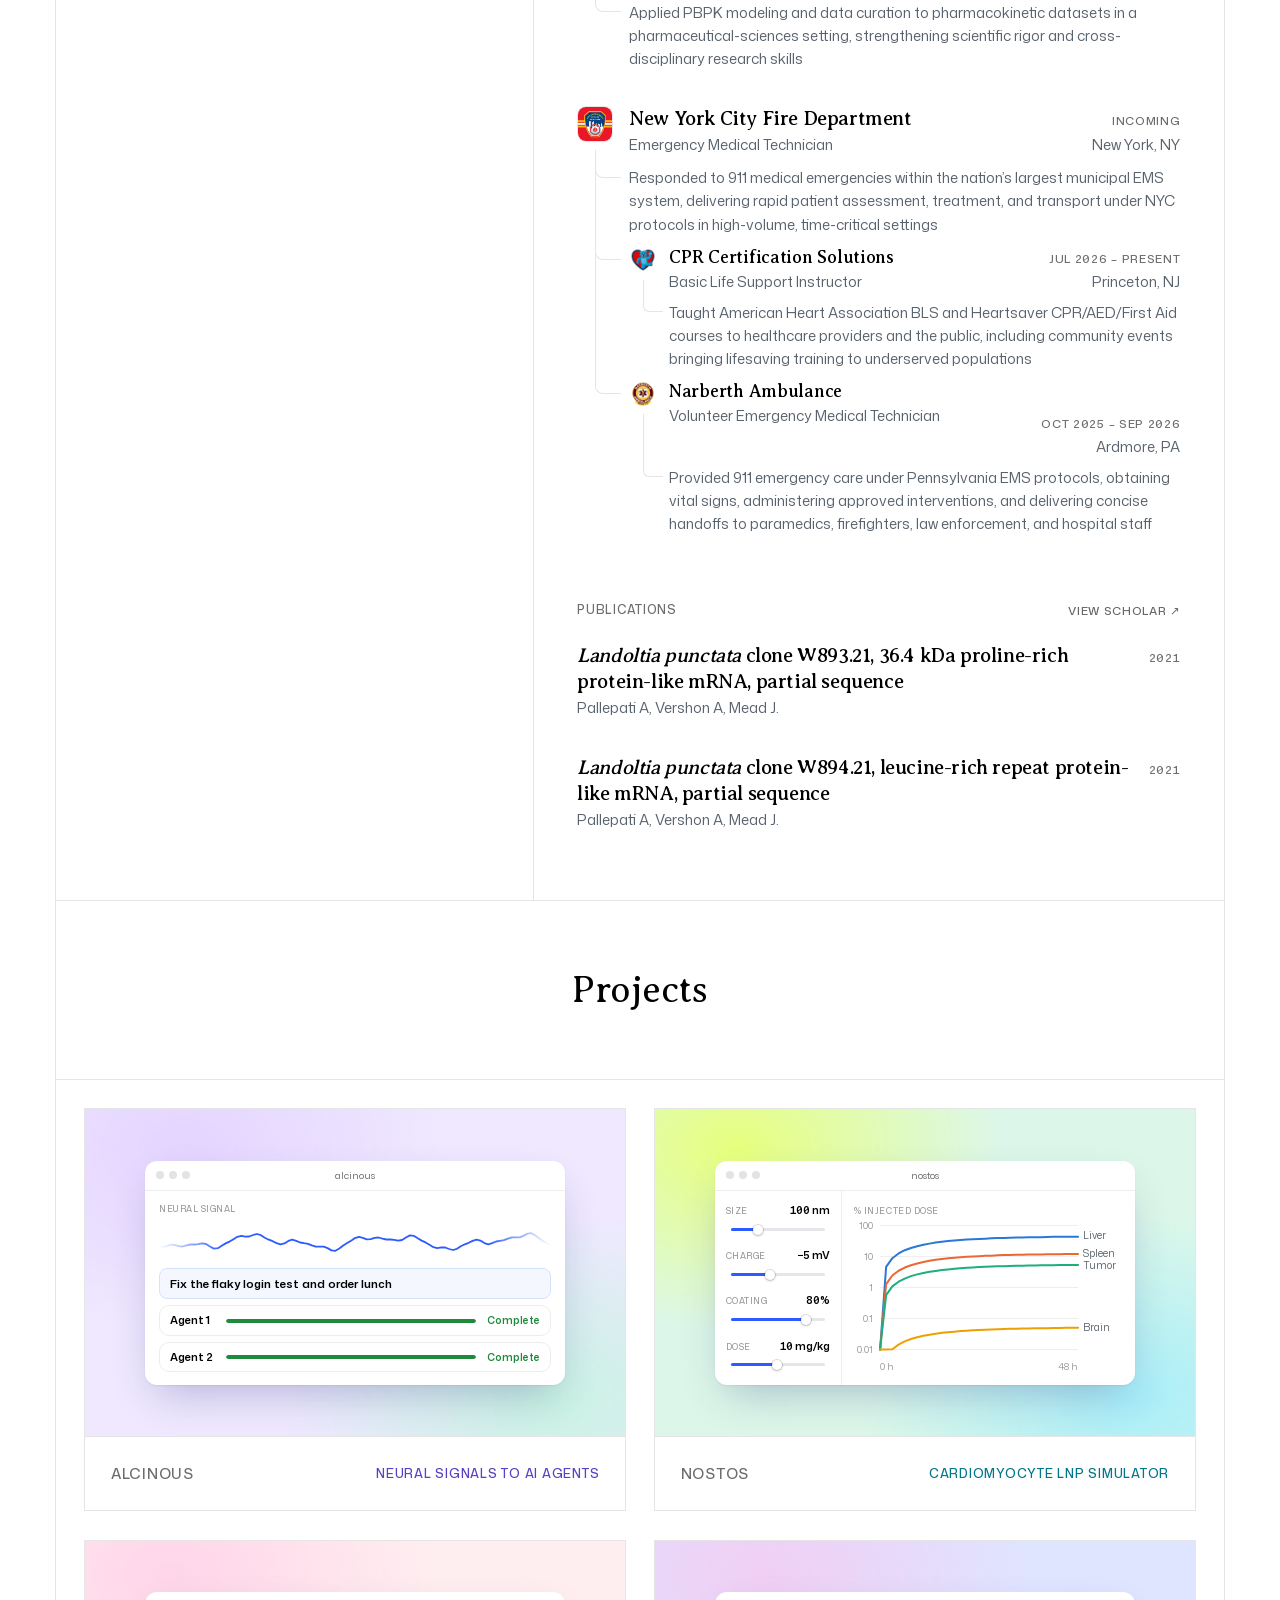
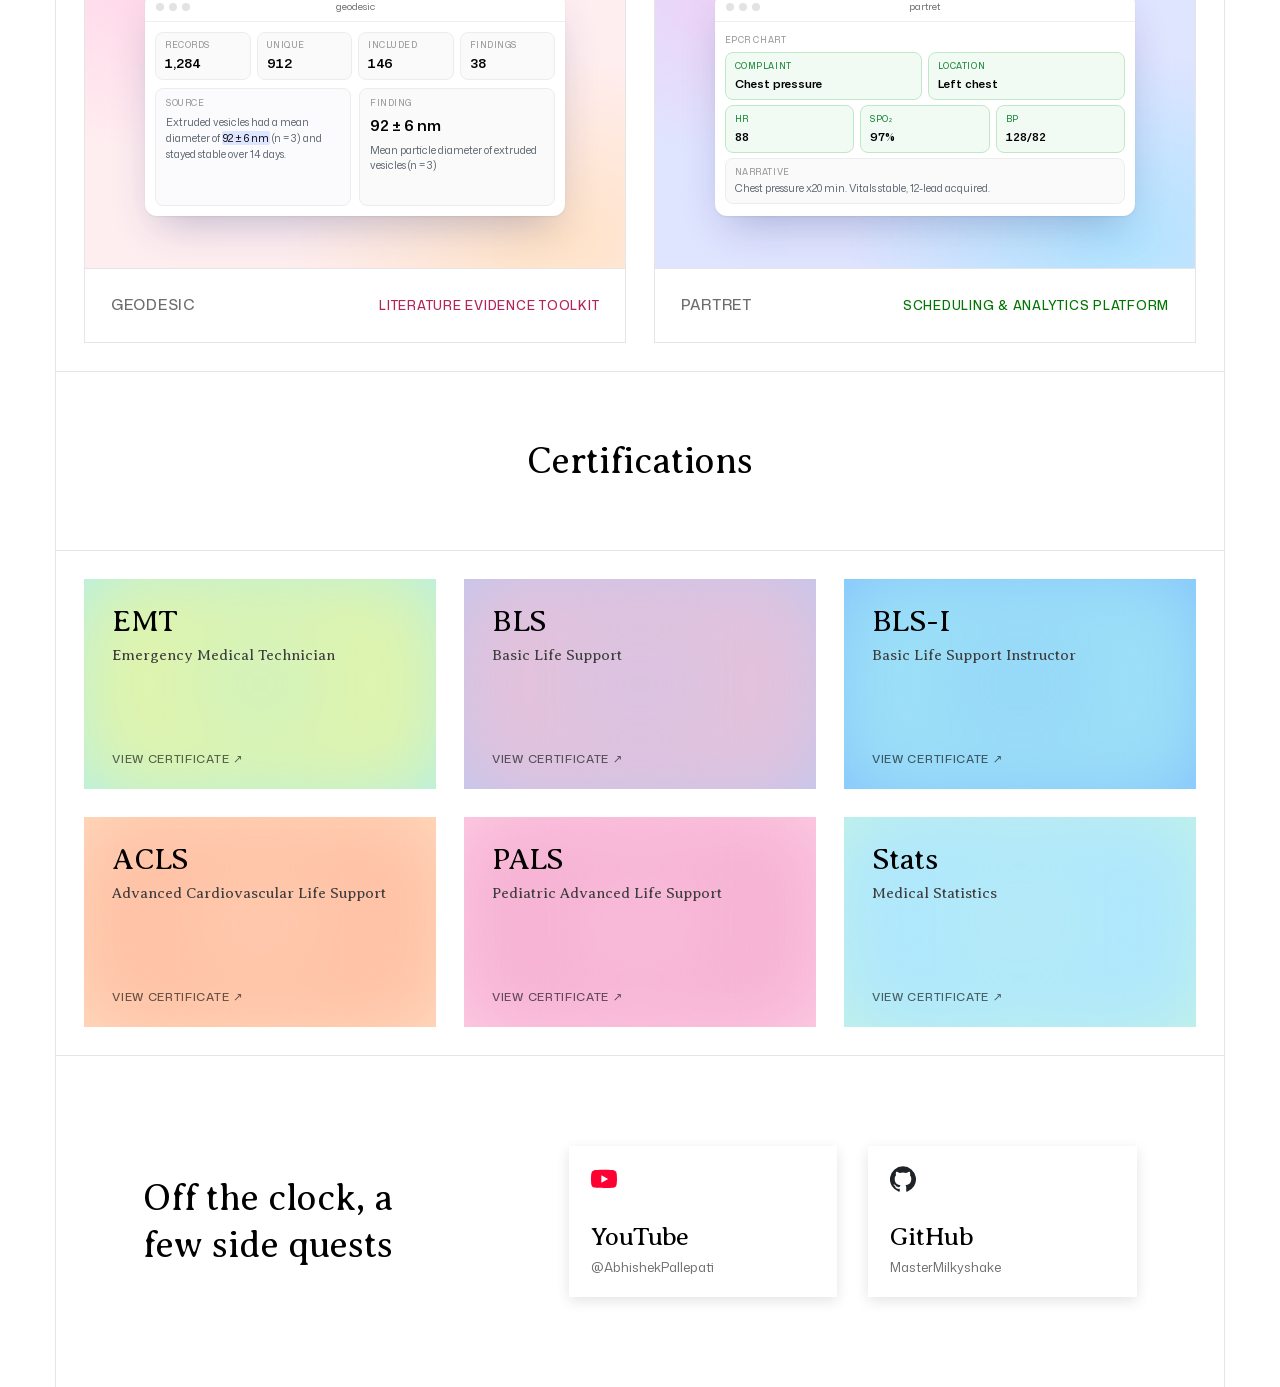
==== commit 5fd5390c: "fixes" ====
--- a/index.html
+++ b/index.html
@@ -102,8 +102,7 @@
                                             <p class="entry-meta"><span class="entry-date">2025 – 2029</span><span class="entry-loc">Los Angeles, CA</span></p>
                                         </div>
                                         <ul class="entry-notes">
-                                            <li>Trained in quantitative experimental design and inference: hypothesis testing, power analysis, confidence intervals, and controlling false-positive and false-negative error</li>
-                                            <li>Applied statistical reasoning to noisy biological data, separating real signal from variability before drawing conclusions</li>
+                                            <li>Activties and societies: applied statistical reasoning to noisy biological data, separating real signal from variability before drawing conclusions</li>
                                         </ul>
                                     </div>
                                 </li>
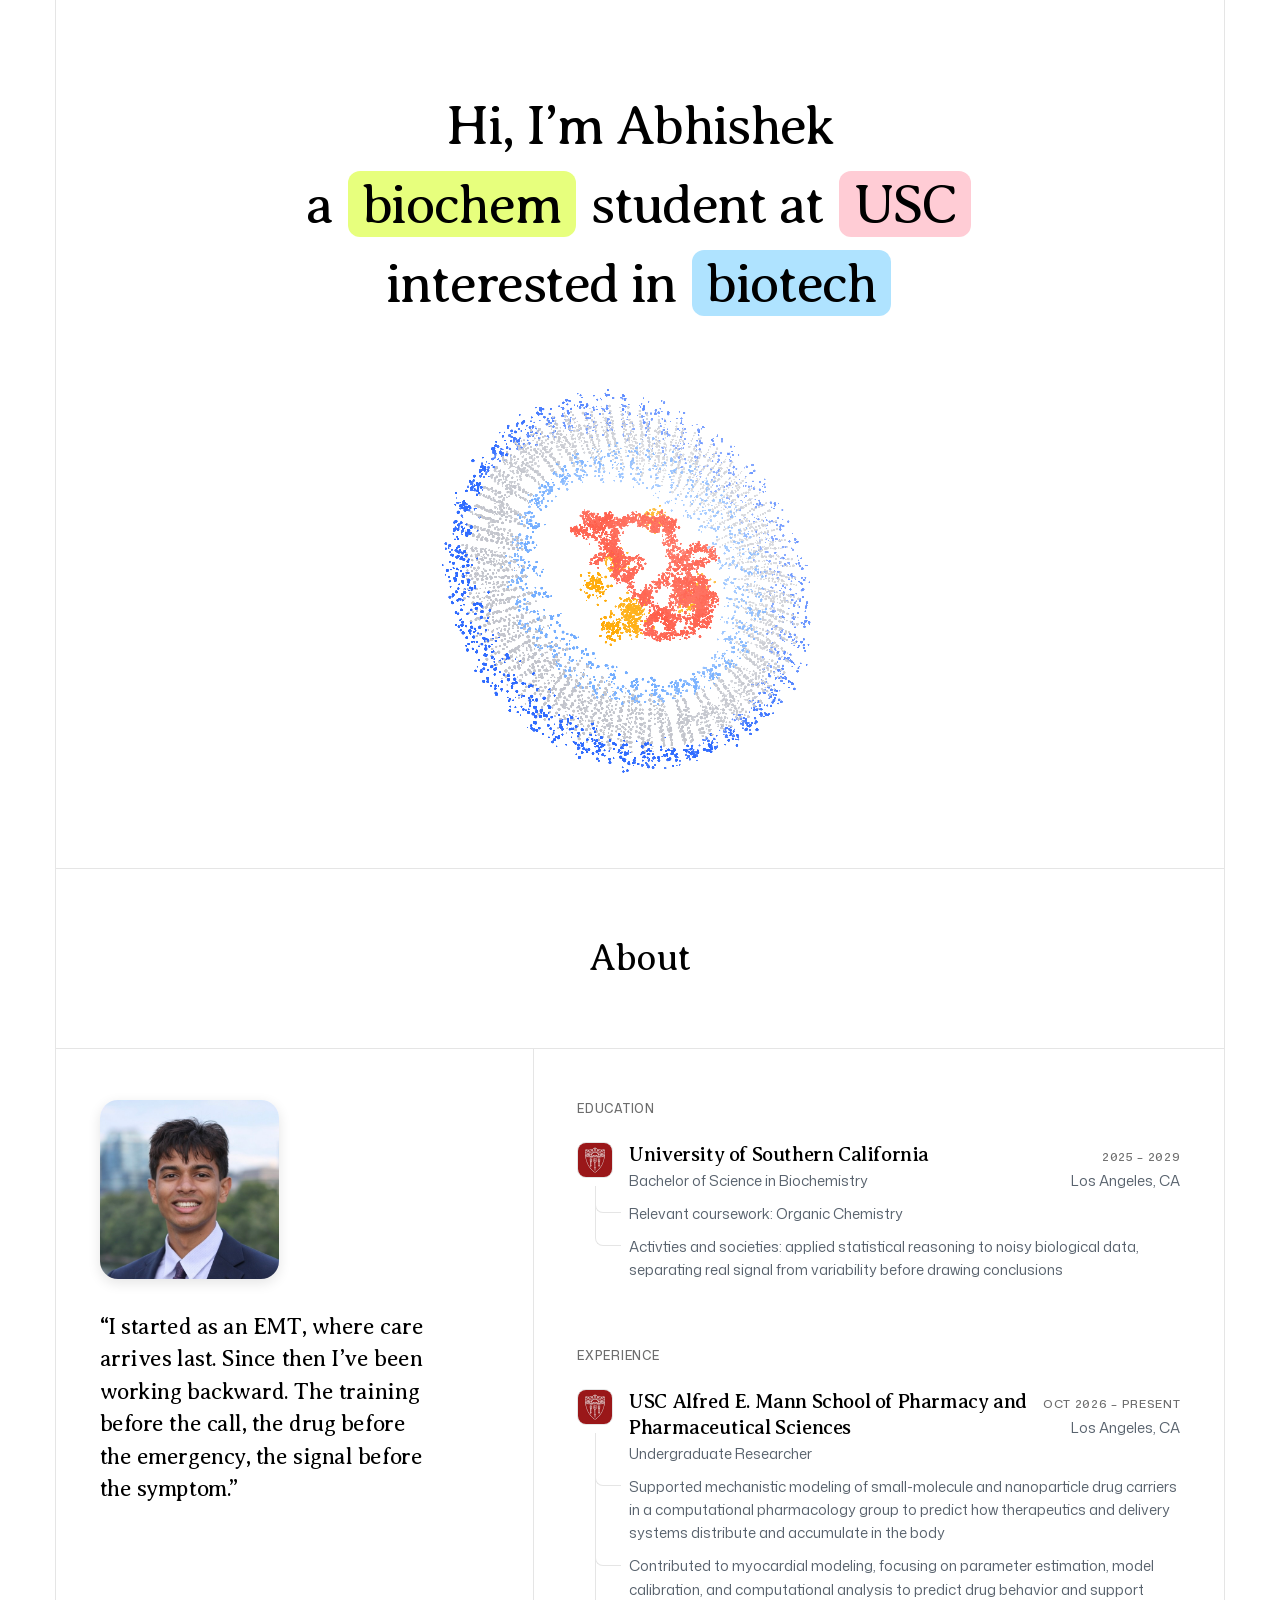
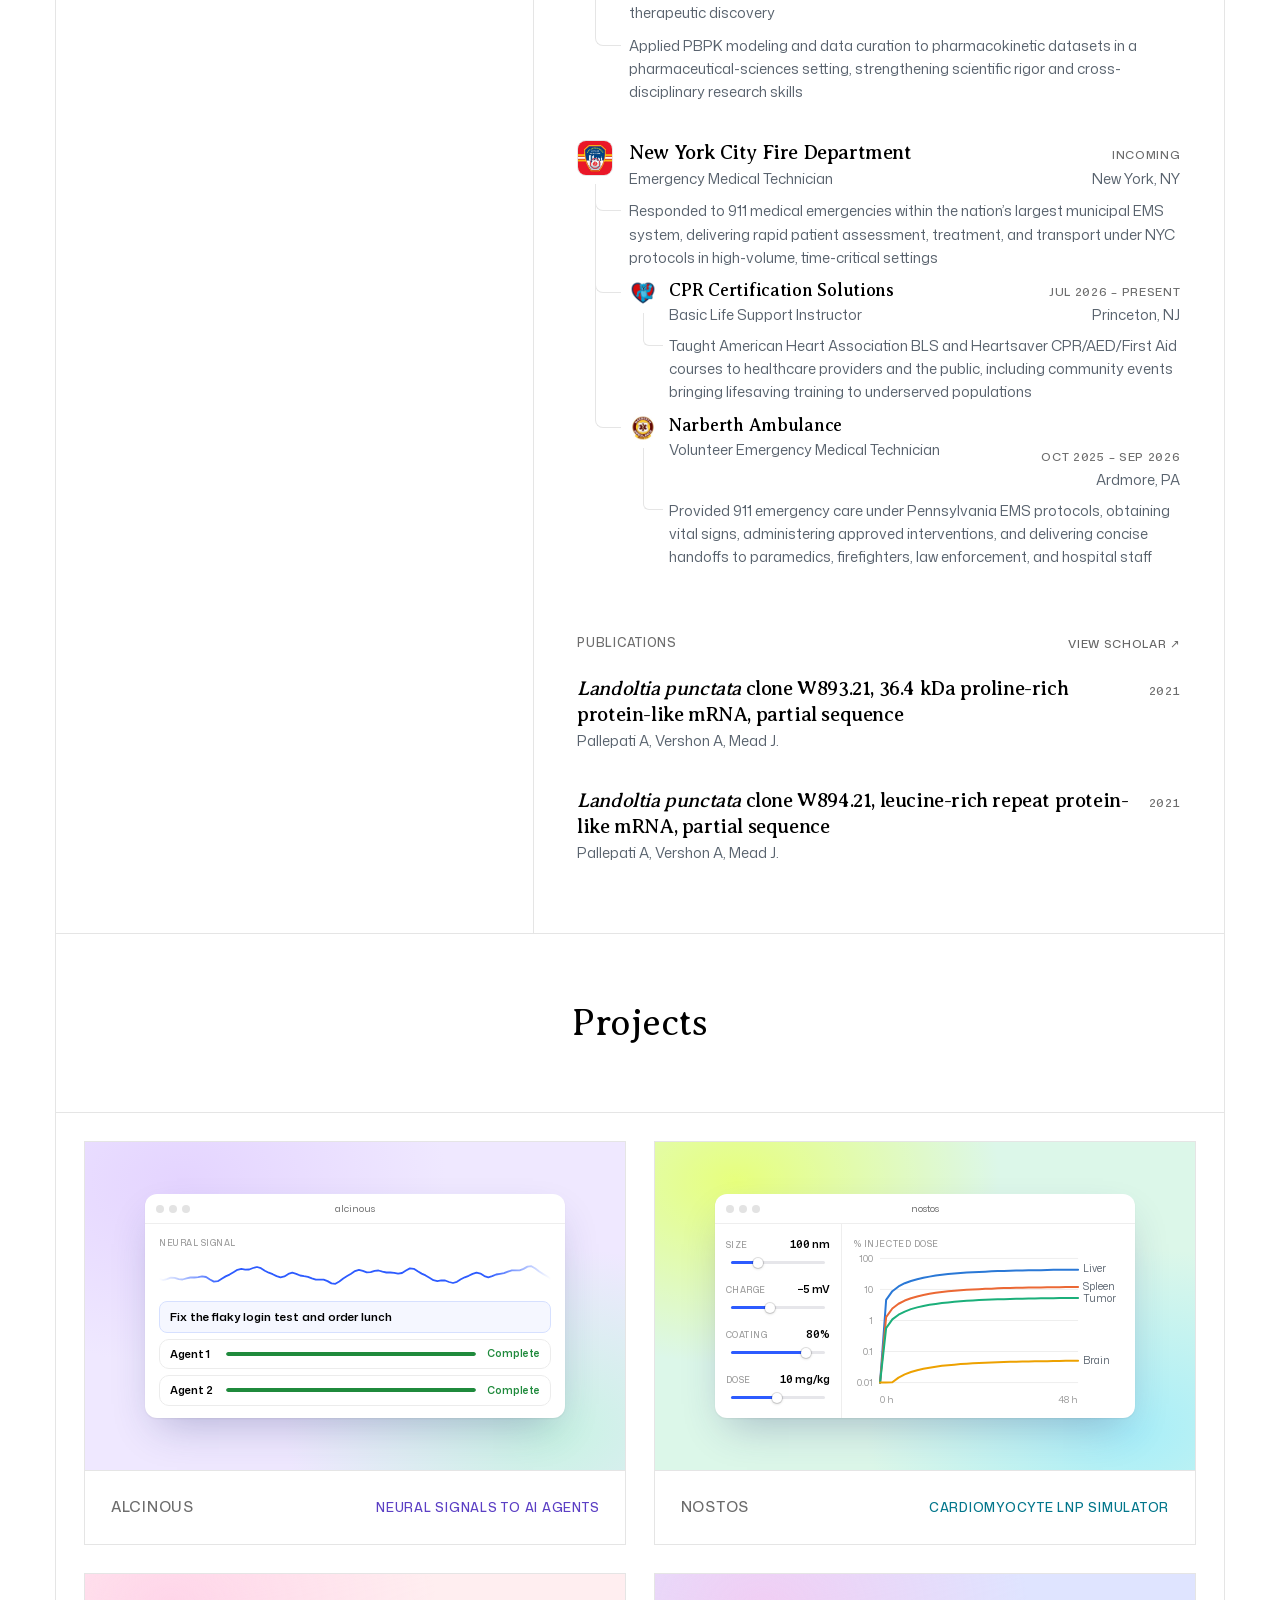
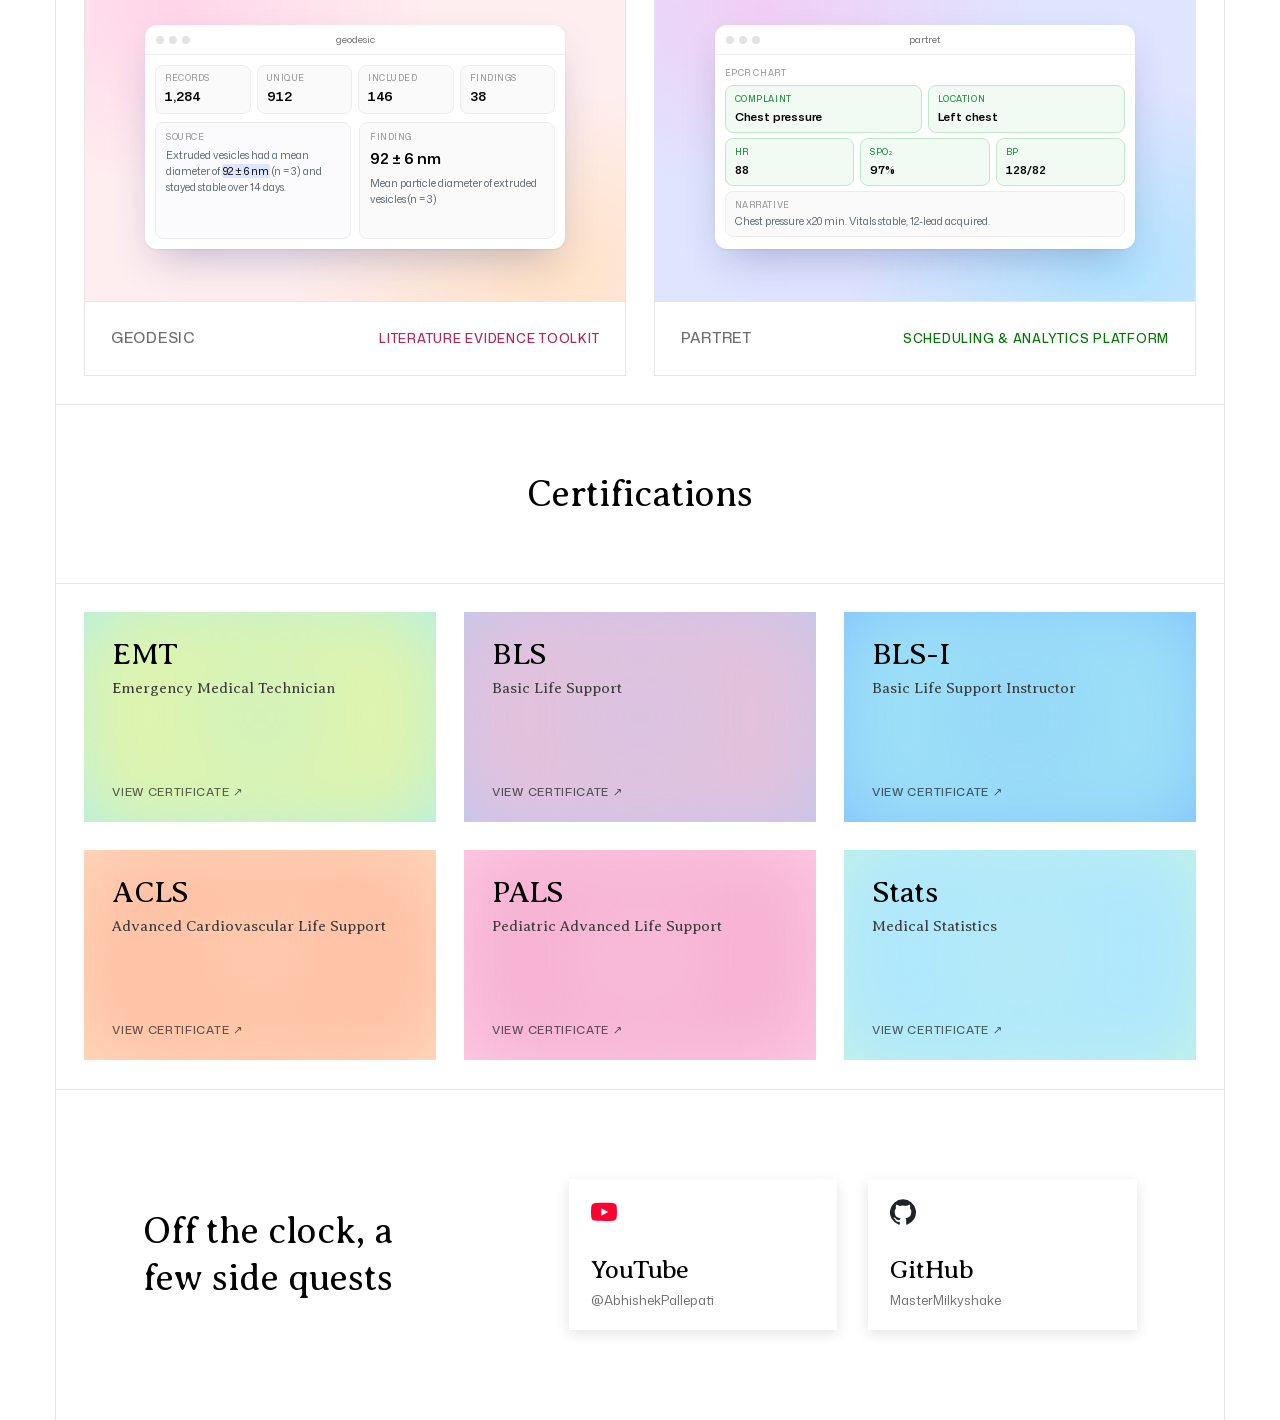
==== commit 770235aa: "fixes" ====
--- a/index.html
+++ b/index.html
@@ -59,7 +59,7 @@
             <div class="col hero-inner">
                 <h1 class="headline">
                     <span class="line">Hi, I&rsquo;m Abhishek</span>
-                    <span class="line">a <mark class="chip chip--lime">biochemistry</mark> student at <mark class="chip chip--rose">USC</mark></span>
+                    <span class="line">a <mark class="chip chip--lime">biochem</mark> student at <mark class="chip chip--rose">USC</mark></span>
                     <span class="line">interested in <mark class="chip chip--sky">biotech</mark></span>
                 </h1>
 
@@ -102,6 +102,7 @@
                                             <p class="entry-meta"><span class="entry-date">2025 – 2029</span><span class="entry-loc">Los Angeles, CA</span></p>
                                         </div>
                                         <ul class="entry-notes">
+                                            <li>Relevant coursework: Organic Chemistry</li>
                                             <li>Activties and societies: applied statistical reasoning to noisy biological data, separating real signal from variability before drawing conclusions</li>
                                         </ul>
                                     </div>
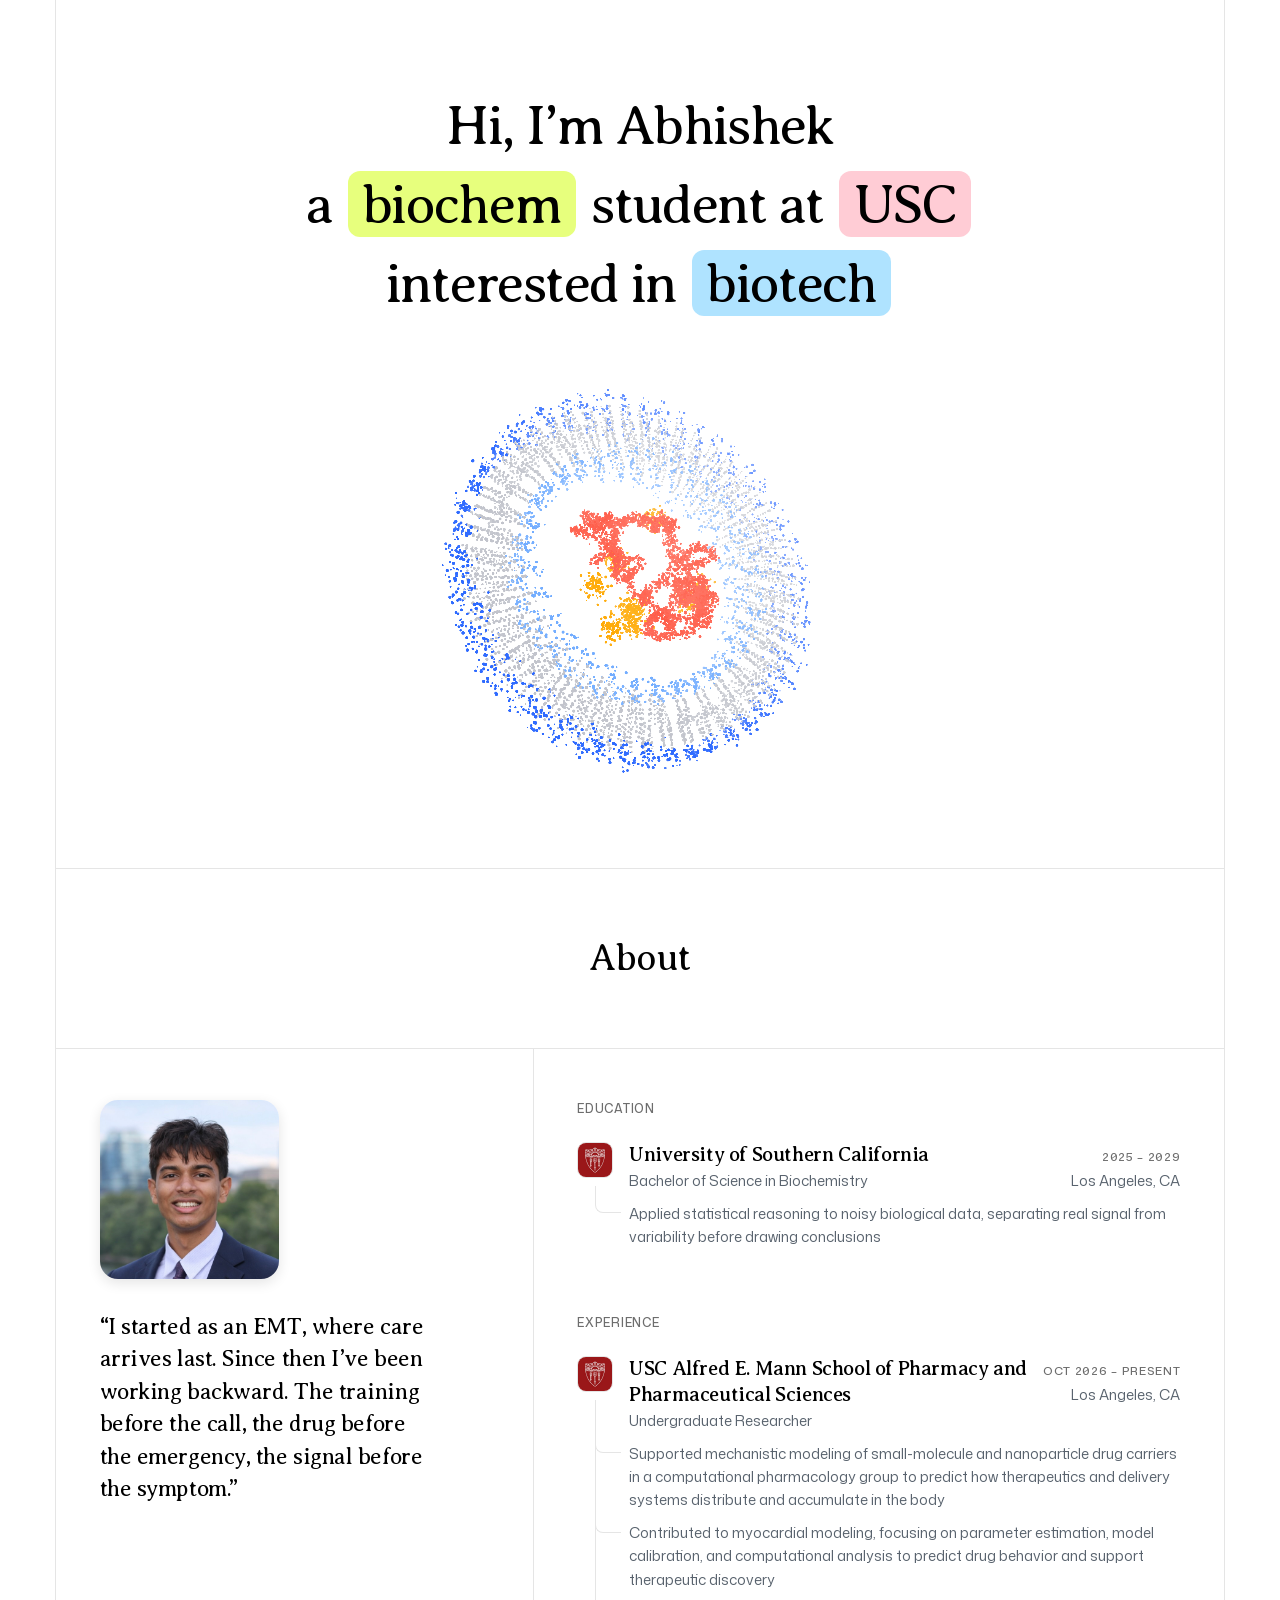
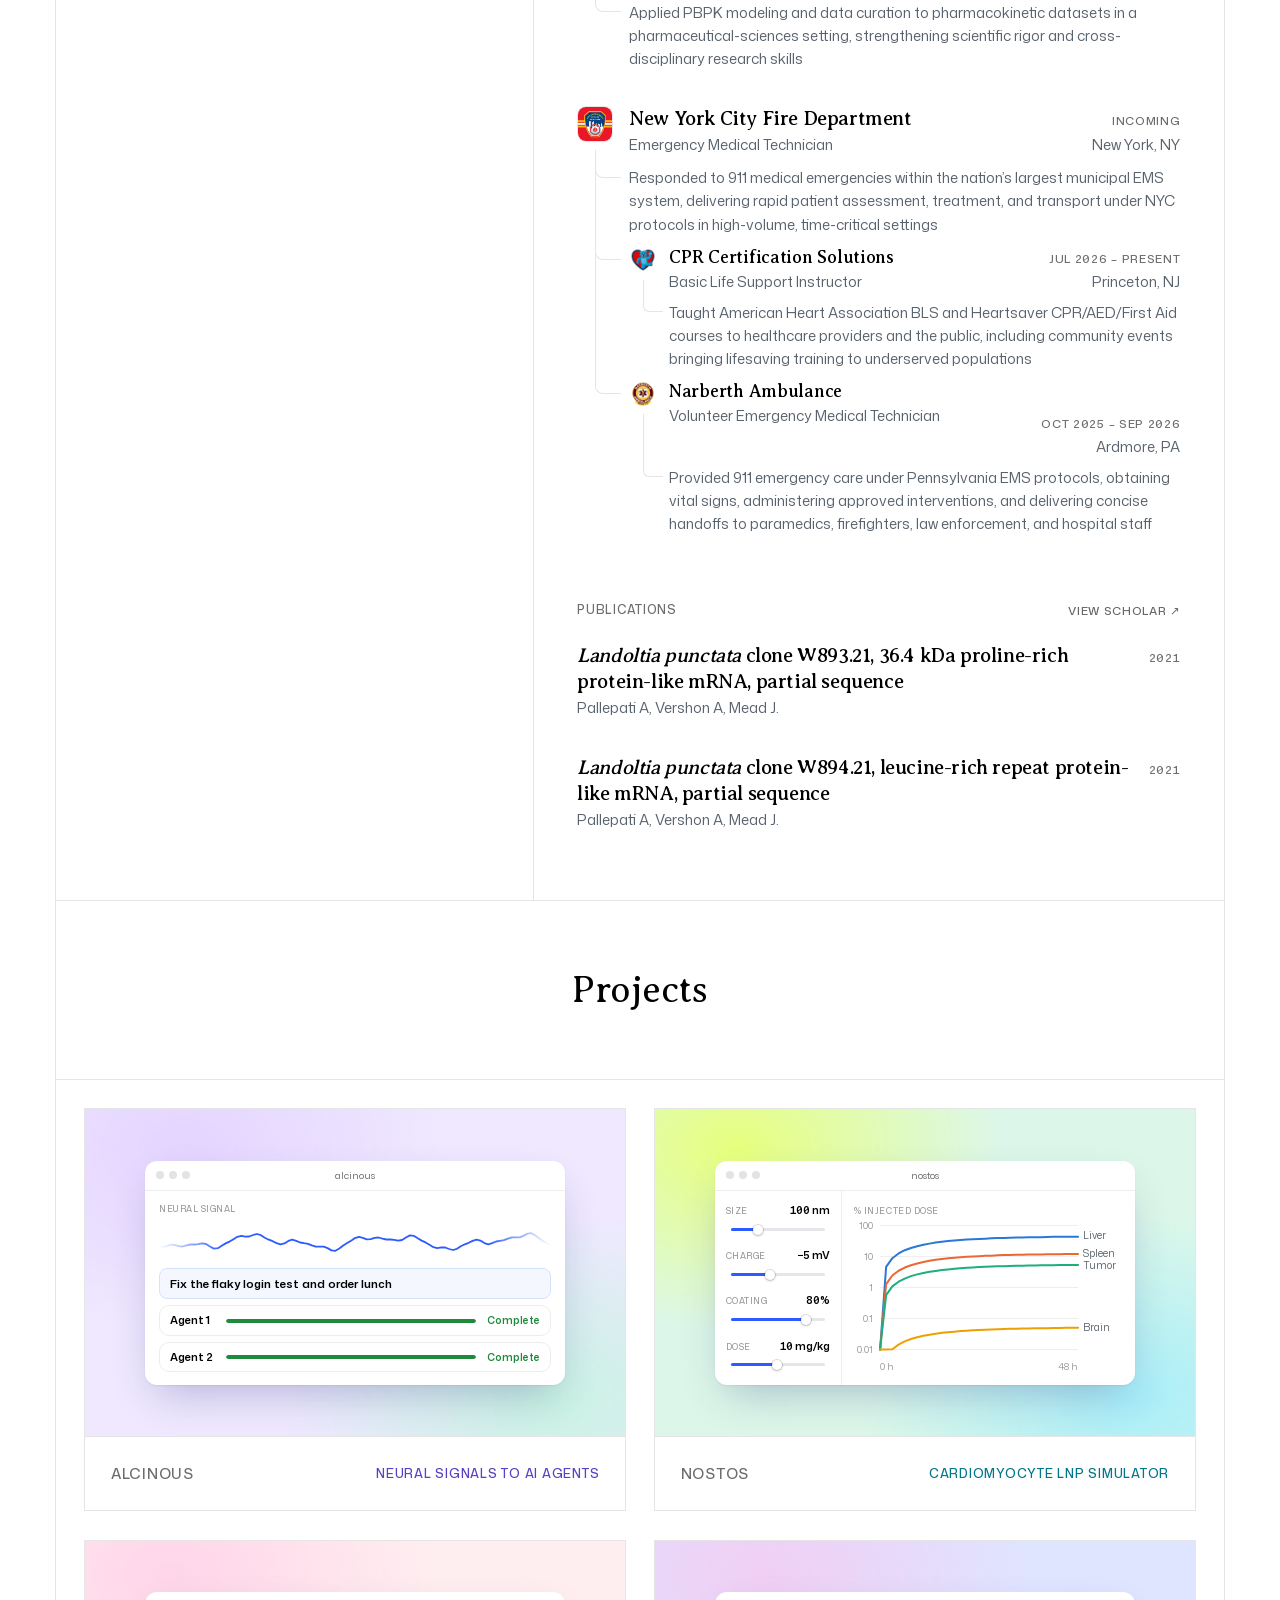
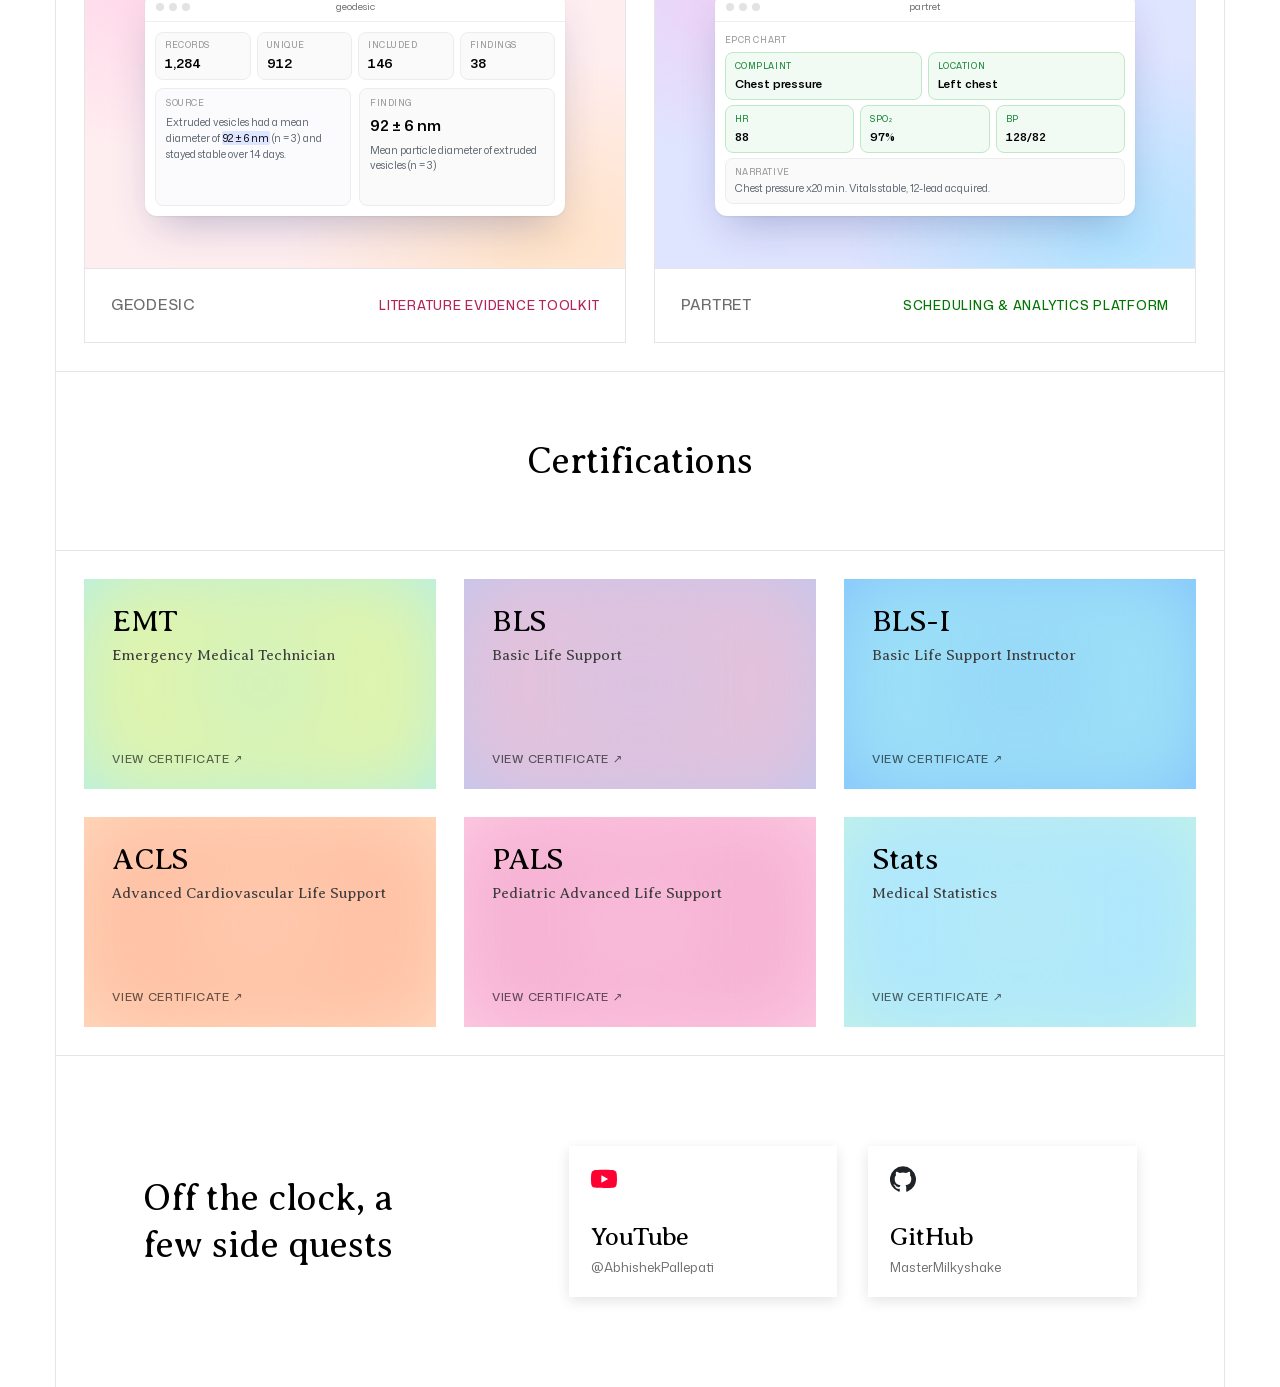
==== commit 8c9449e0: "fixes" ====
--- a/index.html
+++ b/index.html
@@ -102,8 +102,7 @@
                                             <p class="entry-meta"><span class="entry-date">2025 – 2029</span><span class="entry-loc">Los Angeles, CA</span></p>
                                         </div>
                                         <ul class="entry-notes">
-                                            <li>Relevant coursework: Organic Chemistry</li>
-                                            <li>Activties and societies: applied statistical reasoning to noisy biological data, separating real signal from variability before drawing conclusions</li>
+                                            <li>Applied statistical reasoning to noisy biological data, separating real signal from variability before drawing conclusions</li>
                                         </ul>
                                     </div>
                                 </li>
